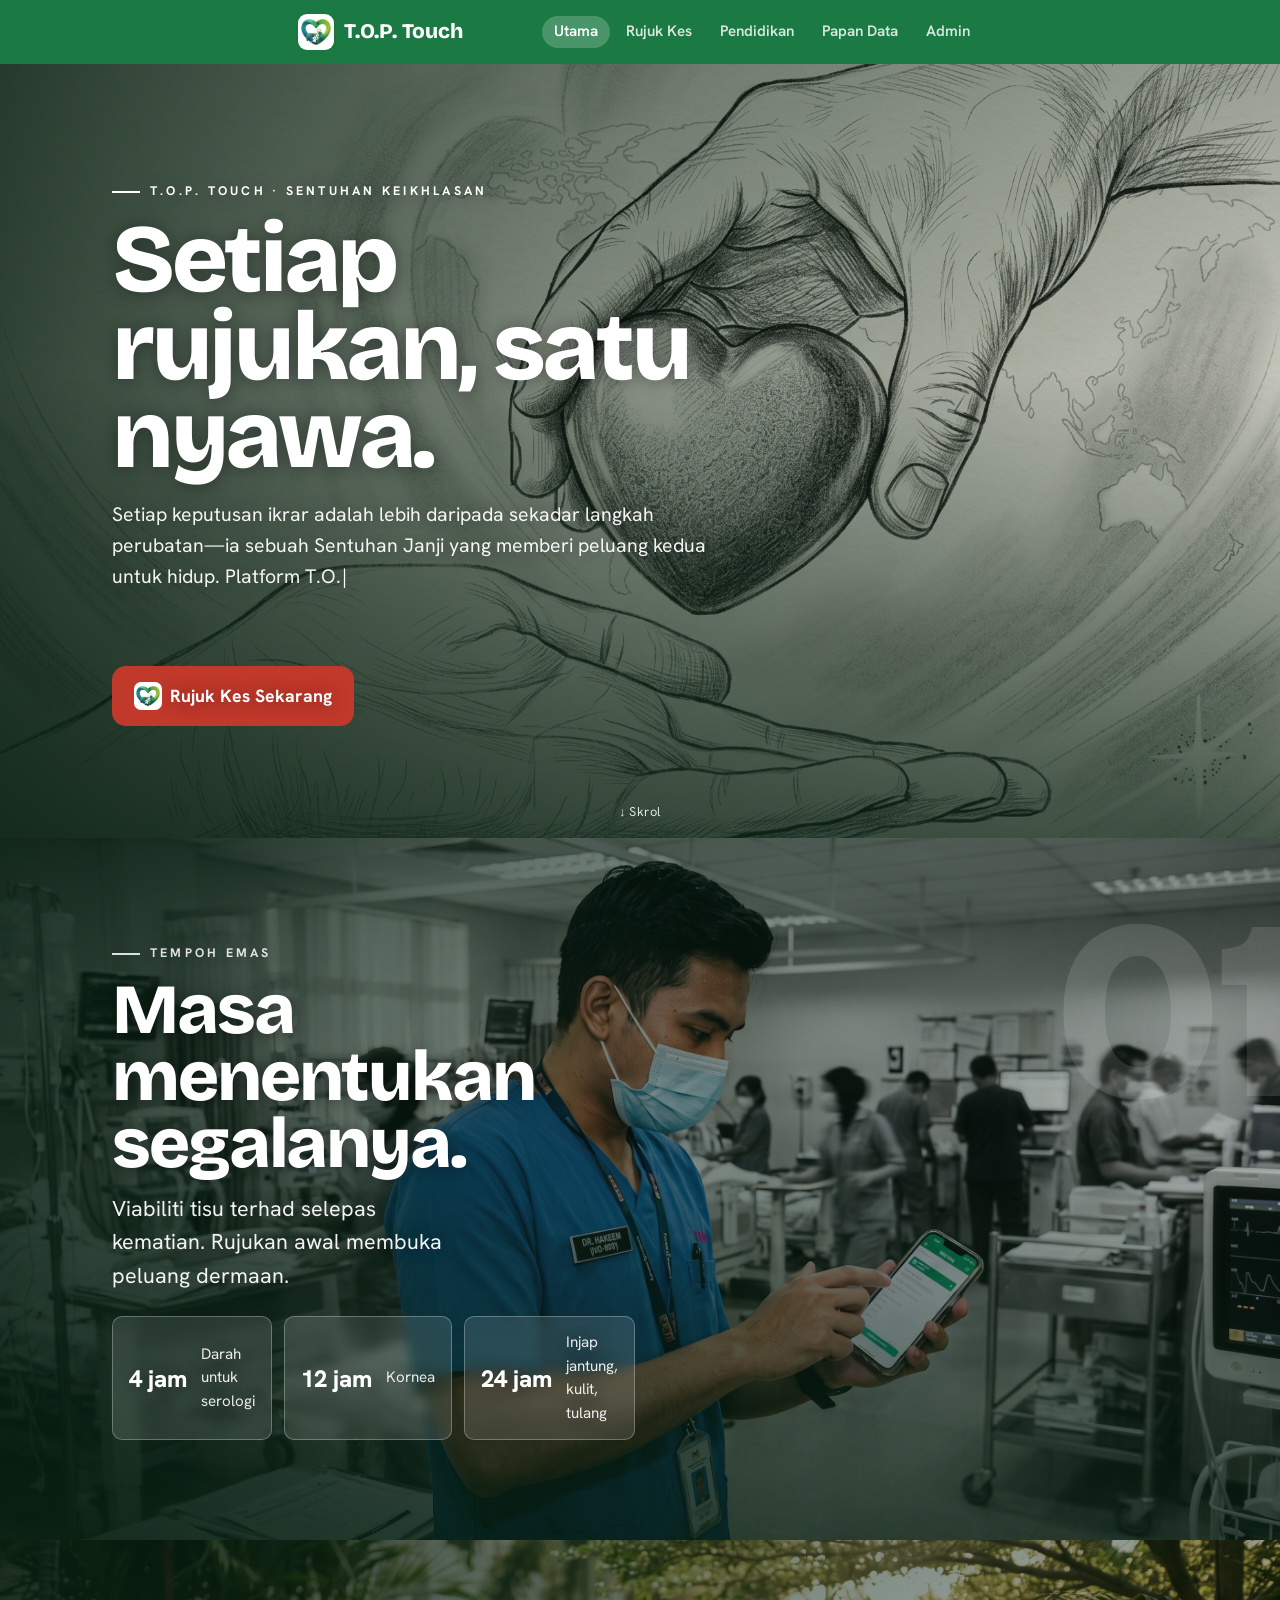
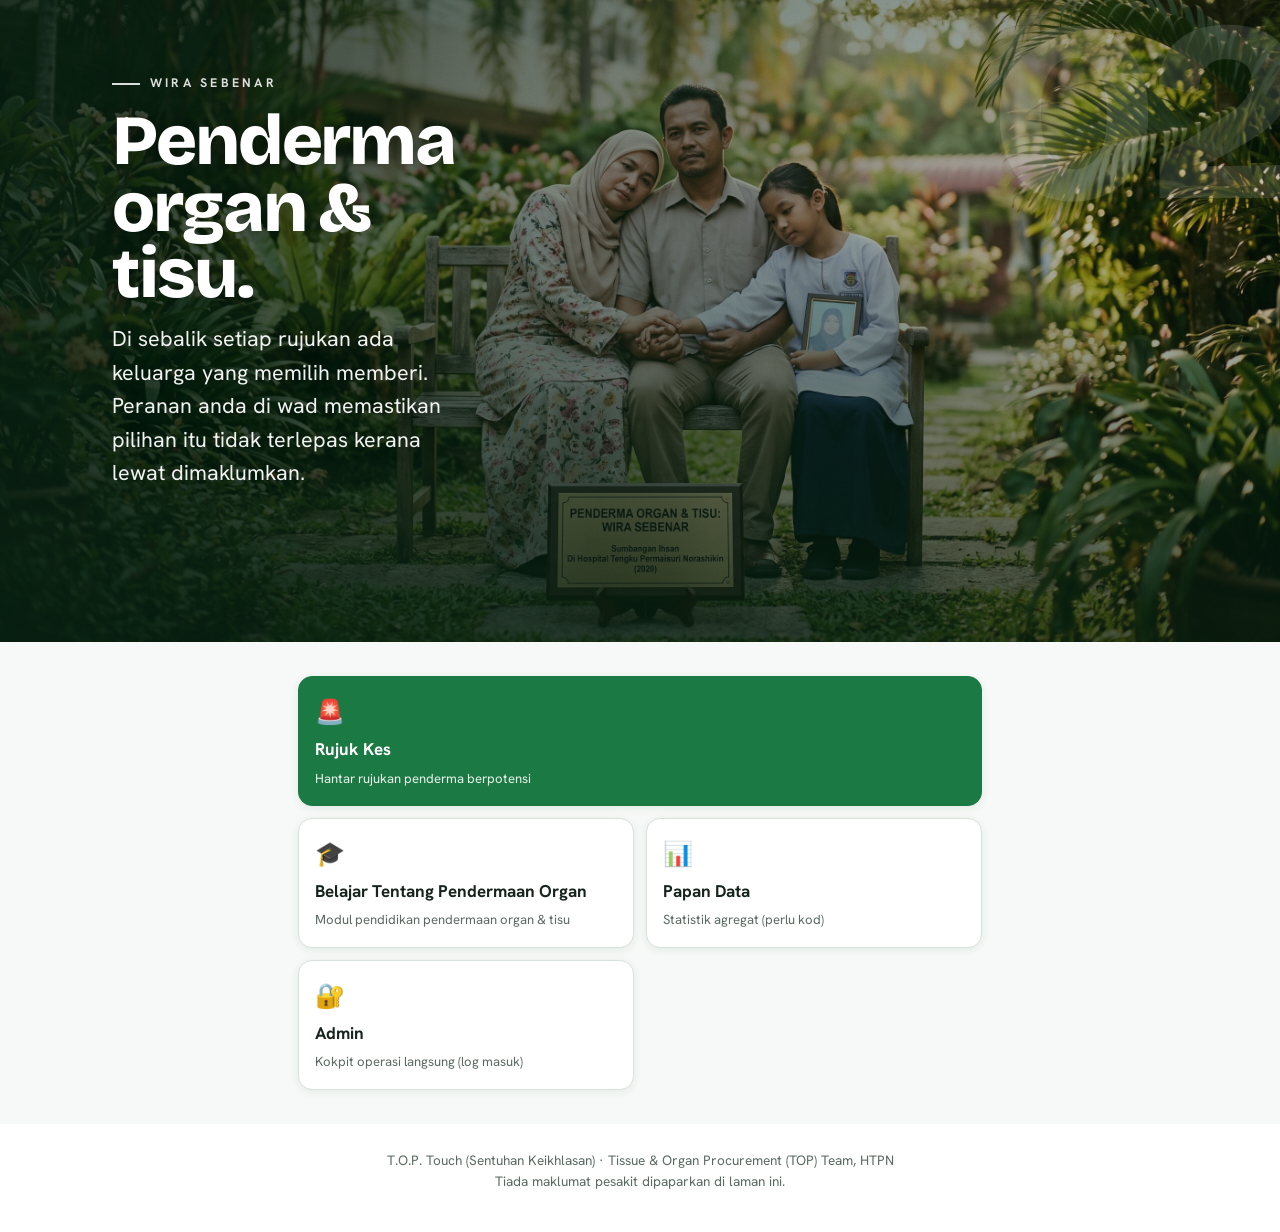
==== docs/index.html @ 9bb2611e "Enable Pendidikan card on landing page The education hub is now live, so the "Belajar Tentang Pender" ====
<!DOCTYPE html>
<html lang="ms">
<head>
  <meta charset="UTF-8">
  <meta name="viewport" content="width=device-width, initial-scale=1, viewport-fit=cover">
  <meta name="robots" content="noindex">
  <meta name="theme-color" content="#1B7A43">
  <title>T.O.P. Touch — Sentuhan Keikhlasan</title>
  <meta name="description" content="T.O.P. Touch (Sentuhan Keikhlasan) — platform rujukan penderma organ & tisu, TOP Team HTPN.">
  <link rel="stylesheet" href="css/style.css">
</head>
<body>

  <!-- Loading % (landing only) -->
  <div id="preloader" aria-hidden="true">
    <img class="pl-logo" src="img/logo.png" alt="" width="96" height="80">
    <div class="pl-brand">T.O.P. Touch</div>
    <div class="pl-pct" id="plPct">0%</div>
    <div class="pl-track"><div class="pl-bar" id="plBar"></div></div>
  </div>

  <header class="masthead">
    <div class="container">
      <a class="brand-link" href="index.html" aria-label="T.O.P. Touch — Laman Utama">
        <img class="brand-mark" src="img/logo.png" alt="Logo T.O.P. Touch" width="36" height="36">
        <span class="brand">T.O.P. Touch</span>
      </a>

      <button class="nav-toggle" type="button" aria-label="Buka menu" aria-controls="siteNav" aria-expanded="false">
        <span class="nav-toggle-bars" aria-hidden="true"></span>
      </button>

      <nav class="site-nav" id="siteNav" aria-label="Navigasi utama">
        <ul>
          <li><a class="nav-link" href="index.html" aria-current="page">Utama</a></li>
          <li><a class="nav-link" href="refer.html">Rujuk Kes</a></li>
          <li><a class="nav-link" href="pendidikan.html">Pendidikan</a></li>
          <li><a class="nav-link" href="dashboard.html">Papan Data</a></li>
          <li><a class="nav-link" href="admin.html">Admin</a></li>
        </ul>
      </nav>
    </div>
  </header>

  <main>
    <!-- HERO: TOP Organ Donation video as background -->
    <section class="media-hero grain">
      <video class="media-bg" poster="img/hands-heart.jpg" preload="metadata"
             playsinline muted loop autoplay aria-hidden="true">
        <source src="video/organ-donation.mp4" type="video/mp4">
      </video>
      <div class="media-scrim"></div>
      <div class="media-overlay">
        <div class="col hero-reveal">
          <span class="kicker">T.O.P. Touch · Sentuhan Keikhlasan</span>
          <h1>Setiap rujukan, satu nyawa.</h1>
          <p class="hero-typewriter" id="heroType">Setiap keputusan ikrar adalah lebih daripada sekadar langkah perubatan—ia sebuah Sentuhan Janji yang memberi peluang kedua untuk hidup. Platform T.O.P. Touch menyatukan para penderma, keluarga, dan warga perubatan dengan telus, bermartabat, dan penuh keprihatinan. Bersama-sama, kita mempermudah urusan pendermaan organ dan tisu bagi mengubah saat duka menjadi warisan hayat yang bernilai.</p>
          <p class="hero-slogan" id="heroSlogan">Menyelamatkan Nyawa. Menyempurnakan Janji. Berpaksikan Keikhlasan.</p>
          <a href="refer.html" class="btn btn-danger btn-lg btn-with-logo">
            <img src="img/logo.png" alt="" class="btn-logo" width="28" height="24">
            Rujuk Kes Sekarang
          </a>
        </div>
      </div>
      <div class="scroll-cue">↓ Skrol</div>
    </section>

    <!-- MASA MENENTUKAN: MO timelapse video as background -->
    <section class="media-section grain">
      <video class="media-bg" poster="img/mo-app.jpg" preload="none"
             playsinline muted loop aria-hidden="true">
        <source src="video/mo-timelapse.mp4" type="video/mp4">
      </video>
      <div class="media-scrim"></div>
      <span class="index-num" aria-hidden="true">01</span>
      <div class="media-overlay">
        <div class="col">
          <span class="kicker">Tempoh Emas</span>
          <h2>Masa menentukan segalanya.</h2>
          <p class="lede">
            Viabiliti tisu terhad selepas kematian. Rujukan awal membuka peluang dermaan.
          </p>
          <div class="windows on-media">
            <div class="window-card"><span class="hrs">4 jam</span><span class="lbl">Darah untuk serologi</span></div>
            <div class="window-card"><span class="hrs">12 jam</span><span class="lbl">Kornea</span></div>
            <div class="window-card"><span class="hrs">24 jam</span><span class="lbl">Injap jantung, kulit, tulang</span></div>
          </div>
        </div>
      </div>
    </section>

    <!-- PENDERMA WIRA: family image as background -->
    <section class="media-section grain">
      <img class="media-bg" src="img/family-donor.jpg"
           alt="Sebuah keluarga penderma organ &amp; tisu — wira sebenar"
           width="2816" height="1536" loading="lazy" decoding="async">
      <div class="media-scrim"></div>
      <span class="index-num" aria-hidden="true">02</span>
      <div class="media-overlay">
        <div class="col">
          <span class="kicker">Wira Sebenar</span>
          <h2>Penderma organ &amp; tisu.</h2>
          <p class="lede">
            Di sebalik setiap rujukan ada keluarga yang memilih memberi. Peranan anda di wad
            memastikan pilihan itu tidak terlepas kerana lewat dimaklumkan.
          </p>
        </div>
      </div>
    </section>

    <!-- Navigation (kept solid for tap clarity) -->
    <section class="section section-alt">
      <div class="container">
        <div class="nav-cards">
          <a class="nav-card is-primary" href="refer.html">
            <span class="nc-emoji">🚨</span>
            <span class="nc-title">Rujuk Kes</span>
            <span class="nc-sub">Hantar rujukan penderma berpotensi</span>
          </a>
          <a class="nav-card" href="pendidikan.html">
            <span class="nc-emoji">🎓</span>
            <span class="nc-title">Belajar Tentang Pendermaan Organ</span>
            <span class="nc-sub">Modul pendidikan pendermaan organ &amp; tisu</span>
          </a>
          <a class="nav-card" href="dashboard.html">
            <span class="nc-emoji">📊</span>
            <span class="nc-title">Papan Data</span>
            <span class="nc-sub">Statistik agregat (perlu kod)</span>
          </a>
          <a class="nav-card" href="admin.html">
            <span class="nc-emoji">🔐</span>
            <span class="nc-title">Admin</span>
            <span class="nc-sub">Kokpit operasi langsung (log masuk)</span>
          </a>
        </div>
      </div>
    </section>

    <footer class="site-footer">
      <div class="container">
        T.O.P. Touch (Sentuhan Keikhlasan) · Tissue &amp; Organ Procurement (TOP) Team, HTPN<br>
        Tiada maklumat pesakit dipaparkan di laman ini.
      </div>
    </footer>
  </main>

  <script>
    (function () {
      'use strict';
      var reduce = window.matchMedia('(prefers-reduced-motion: reduce)').matches;

      // ---- Loading % ----
      var pre = document.getElementById('preloader');
      var barEl = document.getElementById('plBar');
      var pctEl = document.getElementById('plPct');
      var pct = 0, done = false;
      function setPct(v) {
        pct = Math.min(100, Math.max(pct, v));
        barEl.style.width = pct + '%';
        pctEl.textContent = Math.round(pct) + '%';
      }
      // ---- Hero typewriter ----
      var heroPara = document.getElementById('heroType');
      var heroSlogan = document.getElementById('heroSlogan');
      var paraText = heroPara ? heroPara.textContent.trim() : '';
      var sloganText = heroSlogan ? heroSlogan.textContent.trim() : '';
      if (heroPara) heroPara.textContent = '';       // cleared; JS retypes (full text stays for no-JS)
      if (heroSlogan) heroSlogan.textContent = '';
      var typed = false;
      function esc(s) { return s.replace(/&/g, '&amp;').replace(/</g, '&lt;').replace(/>/g, '&gt;'); }
      function typeInto(el, text, cps) {
        return new Promise(function (res) {
          if (!el) { res(); return; }
          var i = 0, delay = 1000 / cps;
          (function step() {
            if (i < text.length) {
              i++;
              el.innerHTML = esc(text.slice(0, i)) + '<span class="tw-caret">|</span>';
              setTimeout(step, delay);
            } else {
              el.innerHTML = esc(text) + '<span class="tw-caret">|</span>';
              res();
            }
          })();
        });
      }
      function startTypewriter() {
        if (typed) return; typed = true;
        if (reduce) {
          if (heroPara) heroPara.textContent = paraText;
          if (heroSlogan) heroSlogan.textContent = sloganText;
          return;
        }
        var pc = heroPara ? heroPara.querySelector('.tw-caret') : null;
        typeInto(heroPara, paraText, 72).then(function () {
          if (heroPara) heroPara.innerHTML = esc(paraText); // drop caret, hand it to the slogan
          return typeInto(heroSlogan, sloganText, 34);
        });
      }

      function finish() {
        if (done) return; done = true;
        setPct(100);
        setTimeout(function () { pre.classList.add('hidden'); }, reduce ? 0 : 350);
        startTypewriter();
      }
      if (reduce) {
        setPct(100);
        window.addEventListener('load', finish);
        setTimeout(finish, 1500);
      } else {
        var tick = setInterval(function () {
          if (pct < 90) setPct(pct + Math.max(1, (90 - pct) * 0.08));
        }, 90);
        window.addEventListener('load', function () { clearInterval(tick); finish(); });
        // Don't wait for the heavy videos — reveal the hero (and start typing)
        // promptly; the videos keep streaming in behind the page.
        setTimeout(function () { clearInterval(tick); finish(); }, 2500);
      }

      // ---- Background videos: play only when visible; respect reduced motion.
      var bgVideos = Array.prototype.slice.call(document.querySelectorAll('video.media-bg'));
      bgVideos.forEach(function (v) { v.muted = true; });

      if (reduce) {
        // No motion: leave paused, poster shows.
        bgVideos.forEach(function (v) { v.removeAttribute('autoplay'); v.removeAttribute('loop'); });
      } else if ('IntersectionObserver' in window) {
        var io = new IntersectionObserver(function (entries) {
          entries.forEach(function (e) {
            var v = e.target;
            if (e.isIntersecting) {
              if (v.preload === 'none') { v.preload = 'auto'; v.load(); }
              var p = v.play(); if (p && p.catch) { p.catch(function () {}); }
            } else {
              v.pause();
            }
          });
        }, { threshold: 0.25 });
        bgVideos.forEach(function (v) { io.observe(v); });
      } else {
        bgVideos.forEach(function (v) { var p = v.play(); if (p && p.catch) p.catch(function(){}); });
      }
    })();
  </script>
  <script src="js/nav.js"></script>
</body>
</html>
---- docs/css/style.css ----
/* ==========================================================================
   WiraTisu — style.css
   Palette: green #1B7A43 on white. Mobile-first. Large tap targets.
   Motion budget differs by page (SPEC.md §9.1):
     - Referral form: minimal/functional only. The ONE motion is the serology
       ring (it carries information, so it survives reduced-motion as a static
       state).
     - Landing: polish (preloader, video, gentle reveals).
   All decorative motion is disabled under prefers-reduced-motion.
   ========================================================================== */

/* ---- Fonts -------------------------------------------------------------
   Self-hosted only (no Google Fonts CDN — restricted hospital network).
   Drop these two variable woff2 files into docs/fonts/ (see README):
     BricolageGrotesque.woff2  (display / headlines)
     HankenGrotesk.woff2       (body)
   Both are OFL-licensed and free to self-host. Until the files exist, the
   fallback grotesque stack renders instead (font-display: swap).
--------------------------------------------------------------------------- */
@font-face {
  font-family: 'Bricolage Grotesque';
  src: url('../fonts/BricolageGrotesque.woff2') format('woff2');
  font-weight: 200 800;
  font-style: normal;
  font-display: swap;
}
@font-face {
  font-family: 'Hanken Grotesk';
  src: url('../fonts/HankenGrotesk.woff2') format('woff2');
  font-weight: 100 900;
  font-style: normal;
  font-display: swap;
}

/* ---- Design tokens ----------------------------------------------------- */
:root {
  --green: #1B7A43;
  --green-dark: #145c33;
  --green-darker: #0f4527;
  --green-light: #e8f3ec;
  --green-tint: #f2f8f4;

  --ink: #16241d;
  --muted: #5b6b62;
  --line: #d7e2db;

  --bg: #ffffff;
  --surface: #f6f9f7;

  --danger: #c0392b;
  --amber: #cc7a00;
  --white: #ffffff;

  --radius: 14px;
  --radius-sm: 10px;
  --shadow: 0 6px 24px rgba(16, 60, 36, 0.10);
  --shadow-sm: 0 2px 8px rgba(16, 60, 36, 0.08);

  --tap: 52px; /* minimum tap-target height */

  /* Body: distinctive grotesque, with a grotesque-leaning system fallback. */
  --font-sans: "Hanken Grotesk", "Segoe UI", -apple-system, BlinkMacSystemFont,
               Roboto, "Helvetica Neue", Arial, sans-serif;
  /* Display: editorial grotesque for headlines. */
  --font-display: "Bricolage Grotesque", "Hanken Grotesk", "Segoe UI",
                  -apple-system, BlinkMacSystemFont, Arial, sans-serif;

  --maxw: 720px;
  --maxw-wide: 1100px;
}

/* ---- Base -------------------------------------------------------------- */
*, *::before, *::after { box-sizing: border-box; }

html { -webkit-text-size-adjust: 100%; }

body {
  margin: 0;
  font-family: var(--font-sans);
  color: var(--ink);
  background: var(--bg);
  line-height: 1.55;
  font-size: 17px;
  -webkit-font-smoothing: antialiased;
  text-rendering: optimizeLegibility;
}

img, video { max-width: 100%; display: block; }

h1, h2, h3 {
  font-family: var(--font-display);
  line-height: 1.05;
  letter-spacing: -0.02em;
  margin: 0 0 .5em;
  font-weight: 800;
}
h1 { font-size: 1.9rem; }
h2 { font-size: 1.4rem; }
p { margin: 0 0 1em; }

/* Editorial helpers */
.kicker {
  font-family: var(--font-sans);
  font-weight: 700;
  font-size: .78rem;
  letter-spacing: .26em;
  text-transform: uppercase;
  display: inline-block;
}

a { color: var(--green-dark); }

.container {
  width: 100%;
  max-width: var(--maxw);
  margin: 0 auto;
  padding: 0 18px;
}

.visually-hidden {
  position: absolute; width: 1px; height: 1px; padding: 0; margin: -1px;
  overflow: hidden; clip: rect(0 0 0 0); white-space: nowrap; border: 0;
}

/* ---- Masthead --------------------------------------------------------- */
.masthead {
  background: var(--green);
  color: var(--white);
  padding: 14px 0;
  position: sticky;
  top: 0;
  z-index: 20;
}
.masthead .container {
  display: flex;
  align-items: center;
  gap: 10px;
}
.brand-link {
  display: inline-flex; align-items: center; gap: 10px;
  text-decoration: none; color: inherit;
  border-radius: 10px; transition: opacity .15s ease;
}
.brand-link:hover { opacity: .85; }
.brand-link:focus-visible { outline: 2px solid #fff; outline-offset: 3px; }
.masthead .brand { font-family: var(--font-display); font-weight: 800; font-size: 1.3rem; letter-spacing: -.01em; }
.masthead .tagline { font-size: .82rem; opacity: .9; margin-left: auto; }

/* ---- Top-ribbon navigation -------------------------------------------- */
.nav-toggle {
  display: none;                 /* shown on phones only (see media query) */
  margin-left: auto;
  width: 44px; height: 44px;
  align-items: center; justify-content: center;
  background: transparent; border: 0; border-radius: 10px;
  color: #fff; cursor: pointer;
}
.nav-toggle:focus-visible { outline: 2px solid #fff; outline-offset: 2px; }
.nav-toggle-bars, .nav-toggle-bars::before, .nav-toggle-bars::after {
  content: ""; display: block;
  width: 22px; height: 2px; background: #fff; border-radius: 2px;
  transition: transform .2s ease, background-color .2s ease;
}
.nav-toggle-bars { position: relative; }
.nav-toggle-bars::before { position: absolute; top: -7px; left: 0; }
.nav-toggle-bars::after  { position: absolute; top:  7px; left: 0; }
.nav-toggle[aria-expanded="true"] .nav-toggle-bars { background: transparent; }
.nav-toggle[aria-expanded="true"] .nav-toggle-bars::before { transform: translateY(7px) rotate(45deg); }
.nav-toggle[aria-expanded="true"] .nav-toggle-bars::after  { transform: translateY(-7px) rotate(-45deg); }

.site-nav { margin-left: auto; }
.site-nav ul {
  list-style: none; margin: 0; padding: 0;
  display: flex; align-items: center; gap: 4px;
}
.nav-link, .nav-soon {
  display: inline-flex; align-items: center; gap: 6px;
  padding: 8px 12px; border-radius: 999px;
  font-weight: 600; font-size: .95rem; line-height: 1;
  color: #fff; text-decoration: none; white-space: nowrap;
}
.nav-link { opacity: .82; transition: background-color .15s ease, opacity .15s ease; }
.nav-link:hover { opacity: 1; background: rgba(255,255,255,.14); }
.nav-link:focus-visible { outline: 2px solid #fff; outline-offset: 2px; opacity: 1; }
.nav-link[aria-current="page"] { opacity: 1; background: rgba(255,255,255,.20); }
.nav-soon { opacity: .55; cursor: default; }
.nav-soon-tag { display: none; }   /* desktop: keep the ribbon uncluttered */

@media (max-width: 639.98px) {
  .masthead .container { flex-wrap: wrap; }
  /* Stacked list layout (also the no-JS fallback). */
  .site-nav { flex-basis: 100%; }
  .site-nav ul {
    flex-direction: column; align-items: stretch; gap: 2px;
    padding: 8px 18px calc(12px + env(safe-area-inset-bottom));
  }
  .nav-link, .nav-soon {
    justify-content: space-between;
    min-height: var(--tap); padding: 12px 14px; border-radius: 10px;
    font-size: 1rem; opacity: 1;
  }
  .nav-link:hover, .nav-link[aria-current="page"] { background: rgba(255,255,255,.12); }
  .nav-soon { opacity: .6; }
  .nav-soon-tag {
    display: inline-block; font-size: .7rem; font-weight: 700;
    padding: 3px 8px; border-radius: 999px;
    background: rgba(255,255,255,.16); color: #fff;
  }
  /* Enhanced: collapse behind the hamburger. */
  .masthead.nav-ready .nav-toggle { display: inline-flex; }
  .masthead.nav-ready .site-nav {
    position: absolute; left: 0; right: 0; top: 100%;
    margin: 0; background: var(--green-dark);
    border-top: 1px solid rgba(255,255,255,.12);
    box-shadow: var(--shadow);
    max-height: 0; overflow: hidden;
    transition: max-height .28s ease;
  }
  .masthead.nav-ready .site-nav.open { max-height: 80vh; }
}

/* Logo mark — white chip so the green logo reads on green/red surfaces */
.brand-mark {
  width: 36px; height: 36px; flex: 0 0 auto;
  object-fit: contain; background: #fff; border-radius: 9px; padding: 3px;
  box-shadow: var(--shadow-sm);
}
.btn-with-logo { gap: 10px; }
.btn-logo {
  width: 28px; height: 28px; flex: 0 0 auto;
  object-fit: contain; background: #fff; border-radius: 7px; padding: 2px;
}
.pl-logo {
  width: 92px; height: 92px; object-fit: contain;
  background: #fff; border-radius: 20px; padding: 12px; box-shadow: var(--shadow);
}

/* ---- Buttons ---------------------------------------------------------- */
.btn {
  display: inline-flex;
  align-items: center;
  justify-content: center;
  gap: 8px;
  min-height: var(--tap);
  padding: 12px 20px;
  border: 2px solid transparent;
  border-radius: var(--radius);
  font: inherit;
  font-weight: 700;
  text-decoration: none;
  cursor: pointer;
  transition: transform .12s ease, background-color .15s ease, box-shadow .15s ease;
}
.btn:active { transform: translateY(1px); }
.btn-primary { background: var(--green); color: var(--white); box-shadow: var(--shadow-sm); }
.btn-primary:hover { background: var(--green-dark); }
.btn-danger { background: var(--danger); color: var(--white); }
.btn-ghost { background: transparent; color: var(--green-dark); border-color: var(--line); }
.btn-block { width: 100%; }
.btn-lg { font-size: 1.1rem; min-height: 60px; }

/* ==========================================================================
   LANDING PAGE
   ========================================================================== */

/* Preloader with a loading % (landing only) */
#preloader {
  position: fixed; inset: 0; z-index: 100;
  display: flex; flex-direction: column; align-items: center; justify-content: center;
  gap: 18px;
  background: var(--green);
  color: var(--white);
  transition: opacity .5s ease, visibility .5s ease;
}
#preloader.hidden { opacity: 0; visibility: hidden; }
#preloader .pl-brand { font-size: 1.6rem; font-weight: 800; letter-spacing: .3px; }
#preloader .pl-pct { font-size: 2.6rem; font-weight: 800; font-variant-numeric: tabular-nums; }
#preloader .pl-track {
  width: min(240px, 70vw); height: 6px; border-radius: 999px;
  background: rgba(255,255,255,.25); overflow: hidden;
}
#preloader .pl-bar { height: 100%; width: 0%; background: var(--white); border-radius: 999px; transition: width .2s ease; }

/* Hero with video */
.hero {
  padding: 30px 0 10px;
  text-align: center;
}
.hero h1 { font-size: 2.1rem; }
.hero .lede { color: var(--muted); font-size: 1.05rem; max-width: 34ch; margin: 0 auto 20px; }

.video-frame {
  position: relative;
  border-radius: var(--radius);
  overflow: hidden;
  box-shadow: var(--shadow);
  background: var(--green-light);
  aspect-ratio: 16 / 9;
  margin: 18px 0 8px;
}
.video-frame video { width: 100%; height: 100%; object-fit: cover; }
.video-frame .play-hint {
  position: absolute; inset: 0; display: none;
  align-items: center; justify-content: center;
  background: rgba(15, 69, 39, .35); color: #fff; border: 0; cursor: pointer;
}
.video-frame .play-hint svg { width: 68px; height: 68px; }

.section { padding: 34px 0; }
.section-alt { background: var(--surface); }

/* Reveal-on-scroll (landing polish) */
.reveal { opacity: 0; transform: translateY(16px); transition: opacity .6s ease, transform .6s ease; }
.reveal.in { opacity: 1; transform: none; }

/* Two-column band (image + text) */
.band { display: grid; gap: 20px; align-items: center; }
.band img { border-radius: var(--radius); box-shadow: var(--shadow-sm); width: 100%; height: auto; }

/* Time-window facts */
.windows { display: grid; gap: 12px; margin-top: 8px; }
.window-card {
  display: flex; align-items: center; gap: 14px;
  background: var(--white); border: 1px solid var(--line);
  border-radius: var(--radius-sm); padding: 14px 16px;
}
.window-card .hrs { flex: 0 0 auto; font-weight: 800; color: var(--green-dark); font-size: 1.5rem; text-align: center; white-space: nowrap; }
.window-card .lbl { flex: 1 1 auto; min-width: 0; color: var(--muted); font-size: .95rem; }

/* Nav cards */
.nav-cards { display: grid; grid-template-columns: 1fr 1fr; gap: 12px; }
.nav-card {
  display: flex; flex-direction: column; gap: 6px;
  min-height: 96px; padding: 16px;
  border-radius: var(--radius); border: 1px solid var(--line);
  background: var(--white); color: var(--ink); text-decoration: none;
  box-shadow: var(--shadow-sm);
  transition: transform .12s ease, box-shadow .15s ease;
}
.nav-card:hover { transform: translateY(-2px); box-shadow: var(--shadow); }
.nav-card .nc-emoji { font-size: 1.5rem; }
.nav-card .nc-title { font-weight: 700; }
.nav-card .nc-sub { font-size: .82rem; color: var(--muted); }
.nav-card.is-primary { background: var(--green); color: #fff; border-color: var(--green); grid-column: 1 / -1; }
.nav-card.is-primary .nc-sub { color: rgba(255,255,255,.9); }
.nav-card.is-soon { opacity: .72; }
.nav-card .nc-badge { font-size: .7rem; font-weight: 700; color: var(--amber); }

.site-footer { padding: 26px 0 40px; color: var(--muted); font-size: .85rem; text-align: center; }

/* ==========================================================================
   REFERRAL FORM  (minimal motion by design)
   ========================================================================== */
.form-wrap { padding: 14px 0 44px; }

/* Logo A animation, above the form. The clip is 9:16 (portrait), so show it at
   its native aspect — centred, no cropping — sized by height. */
.form-anim {
  width: fit-content;
  max-width: 100%;
  margin: 6px auto 18px;
  border-radius: var(--radius);
  overflow: hidden;
  background: var(--green-light);
  box-shadow: var(--shadow-sm);
}
.form-anim-video {
  display: block;
  height: clamp(260px, 46vh, 420px);
  width: auto;          /* derives 9:16 width from height — no distortion, no crop */
  max-width: 100%;
}

.form-intro { color: var(--muted); font-size: .95rem; margin-bottom: 14px; }

.field { margin-bottom: 18px; }
.field > label.field-label,
.fieldset-legend {
  display: block; font-weight: 700; margin-bottom: 7px; font-size: .98rem;
}
.field .hint { display: block; color: var(--muted); font-size: .82rem; font-weight: 400; margin-top: 2px; }
.req { color: var(--danger); }

input[type="text"],
input[type="datetime-local"],
select,
textarea {
  width: 100%;
  min-height: var(--tap);
  padding: 12px 14px;
  font: inherit;
  color: var(--ink);
  background: var(--white);
  border: 1.5px solid var(--line);
  border-radius: var(--radius-sm);
}
textarea { min-height: 88px; resize: vertical; }
input:focus, select:focus, textarea:focus {
  outline: none; border-color: var(--green); box-shadow: 0 0 0 3px var(--green-light);
}
input:invalid { /* only after interaction via JS class, not aggressive */ }

/* Segmented Yes/No/etc controls — big tap targets, radios visually hidden */
.segmented { display: flex; gap: 8px; flex-wrap: wrap; }
.segmented .seg {
  position: relative; flex: 1 1 auto; min-width: 84px;
}
.segmented .seg input { position: absolute; opacity: 0; inset: 0; width: 100%; height: 100%; margin: 0; cursor: pointer; }
.segmented .seg span {
  display: flex; align-items: center; justify-content: center;
  min-height: var(--tap); padding: 10px 12px;
  border: 1.5px solid var(--line); border-radius: var(--radius-sm);
  font-weight: 600; text-align: center; background: var(--white);
}
.segmented .seg input:checked + span {
  border-color: var(--green); background: var(--green-light); color: var(--green-darker);
}
.segmented .seg input:focus-visible + span { box-shadow: 0 0 0 3px var(--green-light); }
/* "Ya" on an exclusion flag is a warning colour, not a rejection */
.segmented.is-exclusion .seg input[value="Ya"]:checked + span {
  border-color: var(--amber); background: #fff6e6; color: #7a4a00;
}

.exclusion-note {
  font-size: .82rem; color: var(--muted);
  background: var(--green-tint); border-radius: var(--radius-sm);
  padding: 10px 12px; margin-bottom: 14px;
}

/* ---- Serology ring (the one required motion) -------------------------- */
.serology {
  display: flex; align-items: center; gap: 16px;
  background: var(--white); border: 1px solid var(--line);
  border-radius: var(--radius); padding: 14px 16px; margin-bottom: 18px;
}
.ring { position: relative; width: 84px; height: 84px; flex: 0 0 auto; }
.ring svg { transform: rotate(-90deg); width: 100%; height: 100%; }
.ring .track { fill: none; stroke: var(--line); stroke-width: 9; }
.ring .prog {
  fill: none; stroke: var(--green); stroke-width: 9; stroke-linecap: round;
  transition: stroke-dashoffset .5s ease, stroke .3s ease;
}
.ring .ring-pct {
  position: absolute; inset: 0; display: flex; align-items: center; justify-content: center;
  font-weight: 800; font-size: .95rem; font-variant-numeric: tabular-nums;
}
.serology .sero-text .sero-title { font-weight: 700; }
.serology .sero-text .sero-elapsed { color: var(--muted); font-size: .9rem; }
.serology .sero-text .sero-remain { font-weight: 700; font-variant-numeric: tabular-nums; }
.serology[data-state="warn"] .prog { stroke: var(--amber); }
.serology[data-state="warn"] .sero-remain { color: var(--amber); }
.serology[data-state="over"] .prog { stroke: var(--danger); }
.serology[data-state="over"] .sero-remain { color: var(--danger); }

/* Sticky submit bar for thumb reach */
.submit-bar { margin-top: 8px; }

.error-banner {
  background: #fdecea; color: #7a1c12; border: 1px solid #f5c6c0;
  border-radius: var(--radius-sm); padding: 12px 14px; margin-bottom: 14px;
}

/* ---- Confirmation screen --------------------------------------------- */
.confirm {
  text-align: center; padding: 40px 0;
}
.confirm .check {
  width: 84px; height: 84px; margin: 0 auto 18px;
  border-radius: 50%; background: var(--green-light);
  display: flex; align-items: center; justify-content: center;
}
.confirm .check svg { width: 46px; height: 46px; stroke: var(--green); }
.confirm .ref-id {
  display: inline-block; margin: 8px 0 18px;
  font-size: 1.4rem; font-weight: 800; letter-spacing: .5px;
  background: var(--green-tint); color: var(--green-darker);
  padding: 10px 18px; border-radius: var(--radius-sm);
  font-variant-numeric: tabular-nums;
}
.confirm .thanks { font-size: 1.15rem; font-weight: 700; color: var(--green-dark); }

/* Sticky "refer now" CTA (used on education later; harmless here) */
.sticky-cta {
  position: fixed; left: 0; right: 0; bottom: 0; z-index: 30;
  padding: 10px 16px calc(10px + env(safe-area-inset-bottom));
  background: linear-gradient(to top, var(--bg) 70%, transparent);
}

/* ---- Responsive ------------------------------------------------------- */
@media (min-width: 640px) {
  .band { grid-template-columns: 1fr 1fr; }
  .band.reverse .band-media { order: 2; }
  .windows { grid-template-columns: 1fr 1fr 1fr; }
  .hero h1 { font-size: 2.5rem; }
}

/* ==========================================================================
   MEDIA-DRIVEN SECTIONS — full-bleed image/video background, text overlaid.
   A scrim guarantees text legibility over any frame (WCAG contrast).
   ========================================================================== */
.media-hero,
.media-section {
  position: relative;
  isolation: isolate;
  overflow: hidden;
  display: flex;
  align-items: center;
  justify-content: center;
  color: #fff;
  text-align: center;
  padding: 64px 0;
}
.media-hero { min-height: 86svh; }
.media-section { min-height: 78svh; }

/* Background layer (video or img) */
.media-bg {
  position: absolute;
  inset: 0;
  width: 100%;
  height: 100%;
  object-fit: cover;
  z-index: 0;
  pointer-events: none;
}

/* Legibility scrim — layered brand-green gradient, weighted to the left so
   left-aligned editorial text stays readable over any frame. */
.media-scrim {
  position: absolute;
  inset: 0;
  z-index: 1;
  background:
    linear-gradient(90deg, rgba(6, 30, 16, 0.82) 0%, rgba(6, 30, 16, 0.45) 45%, rgba(6, 30, 16, 0.15) 100%),
    linear-gradient(180deg, rgba(6, 30, 16, 0.30) 0%, rgba(6, 30, 16, 0.10) 40%, rgba(6, 30, 16, 0.70) 100%);
}

/* Film-grain texture for atmosphere (inline SVG turbulence, no request). */
.grain::after {
  content: "";
  position: absolute;
  inset: 0;
  z-index: 1;
  pointer-events: none;
  opacity: 0.10;
  mix-blend-mode: overlay;
  background-image: url("data:image/svg+xml,%3Csvg xmlns='http://www.w3.org/2000/svg' width='160' height='160'%3E%3Cfilter id='n'%3E%3CfeTurbulence type='fractalNoise' baseFrequency='0.85' numOctaves='2' stitchTiles='stitch'/%3E%3C/filter%3E%3Crect width='100%25' height='100%25' filter='url(%23n)'/%3E%3C/svg%3E");
  background-size: 160px 160px;
}

/* Foreground content — asymmetric, left-aligned editorial block */
.media-overlay {
  position: relative;
  z-index: 2;
  width: 100%;
  max-width: var(--maxw-wide);
  margin: 0 auto;
  padding: 0 22px;
  text-align: left;
  text-shadow: 0 1px 18px rgba(0, 0, 0, 0.40);
}
/* Mobile: use the full width so big headlines aren't crammed into a column. */
.media-overlay .col { max-width: 100%; }
.media-hero .btn { width: 100%; } /* full-width primary CTA on phones */

.media-overlay .kicker { color: var(--white); opacity: .85; margin-bottom: 14px; }
.media-overlay .kicker::before {
  content: ""; display: inline-block; width: 28px; height: 2px;
  background: currentColor; vertical-align: middle; margin-right: 10px;
}

.media-overlay h1 {
  font-size: clamp(2.8rem, 11vw, 6rem);
  line-height: 0.92;
  letter-spacing: -0.035em;
  margin-bottom: 18px;
}
.media-overlay h2 {
  font-size: clamp(2.2rem, 8vw, 4.4rem);
  line-height: 0.95;
  letter-spacing: -0.03em;
  margin-bottom: 14px;
}
.media-overlay .lede {
  color: rgba(255, 255, 255, 0.94);
  font-size: clamp(1.05rem, 2.2vw, 1.35rem);
  max-width: 44ch;
  margin: 0 0 24px;
}
.media-overlay p { color: rgba(255, 255, 255, 0.94); }

/* Typewriter narrative in the hero */
.hero-typewriter {
  color: rgba(255, 255, 255, 0.94);
  font-size: clamp(1rem, 2.1vw, 1.22rem);
  line-height: 1.6;
  max-width: 58ch;
  margin: 0 0 14px;
  min-height: 1.6em; /* avoid layout jump before typing starts */
}
.hero-slogan {
  font-family: var(--font-display);
  font-weight: 800;
  letter-spacing: -0.02em;
  font-size: clamp(1.25rem, 3.4vw, 2rem);
  line-height: 1.1;
  color: #fff;
  margin: 4px 0 24px;
  min-height: 1.1em;
}
.tw-caret {
  display: inline-block;
  color: #fff;
  font-weight: 400;
  margin-left: 1px;
  animation: blink 1s steps(1) infinite;
}
@keyframes blink { 50% { opacity: 0; } }

/* Oversized editorial section numeral, top-right, bleeding off */
.index-num {
  position: absolute;
  z-index: 2;
  top: clamp(40px, 8vh, 90px);
  right: -0.06em;
  font-family: var(--font-display);
  font-weight: 800;
  font-size: clamp(6rem, 26vw, 16rem);
  line-height: 0.8;
  color: rgba(255, 255, 255, 0.12);
  letter-spacing: -0.04em;
  pointer-events: none;
  user-select: none;
}

/* Glass tissue-window cards, for text over video */
.windows.on-media { max-width: 560px; margin: 22px 0 0; }
.windows.on-media .window-card {
  background: rgba(255, 255, 255, 0.12);
  border: 1px solid rgba(255, 255, 255, 0.28);
  -webkit-backdrop-filter: blur(6px);
  backdrop-filter: blur(6px);
  color: #fff;
}
.windows.on-media .window-card .hrs { color: #fff; }
.windows.on-media .window-card .lbl { color: rgba(255, 255, 255, 0.9); }

/* Optional muted-video hint corner (kept subtle) */
.media-hero .scroll-cue {
  position: absolute; z-index: 2; bottom: 16px; left: 0; right: 0;
  text-align: center; color: rgba(255,255,255,.85); font-size: .8rem; letter-spacing: .5px;
}

@media (min-width: 640px) {
  .windows.on-media { display: grid; grid-template-columns: 1fr 1fr 1fr; max-width: 720px; }
  /* Desktop: wider hero column to hold the narrative; h1 stays punchy. */
  .media-hero .media-overlay .col { max-width: 60ch; }
  .media-hero .media-overlay h1 { max-width: 14ch; }
  .media-section .media-overlay .col { max-width: 34ch; }
  .media-hero .btn { width: auto; }
}

/* Orchestrated hero entrance — one staggered reveal after the preloader. */
@keyframes heroRise {
  from { opacity: 0; transform: translateY(26px); }
  to   { opacity: 1; transform: none; }
}
.hero-reveal > * {
  opacity: 0;
  animation: heroRise 0.85s cubic-bezier(0.22, 1, 0.36, 1) forwards;
}
.hero-reveal > *:nth-child(1) { animation-delay: 0.10s; }
.hero-reveal > *:nth-child(2) { animation-delay: 0.22s; }
.hero-reveal > *:nth-child(3) { animation-delay: 0.34s; }
.hero-reveal > *:nth-child(4) { animation-delay: 0.46s; }
.hero-reveal > *:nth-child(5) { animation-delay: 0.58s; }

/* ==========================================================================
   VIEW TRANSITIONS (cross-page polish, degrades to instant swap)
   ========================================================================== */
@view-transition { navigation: auto; }

/* ==========================================================================
   REDUCED MOTION — disable all decorative motion. Informational motion (the
   serology ring) stops animating but still shows its current value.
   ========================================================================== */
@media (prefers-reduced-motion: reduce) {
  *, *::before, *::after {
    animation-duration: .001ms !important;
    animation-iteration-count: 1 !important;
    transition-duration: .001ms !important;
    scroll-behavior: auto !important;
  }
  .reveal { opacity: 1; transform: none; }
  .hero-reveal > * { opacity: 1 !important; animation: none !important; }
  .grain::after { display: none; } /* drop texture animation-adjacent noise */
  #preloader { transition: none; }
  .ring .prog { transition: none; } /* ring jumps to state, no sweep */
}
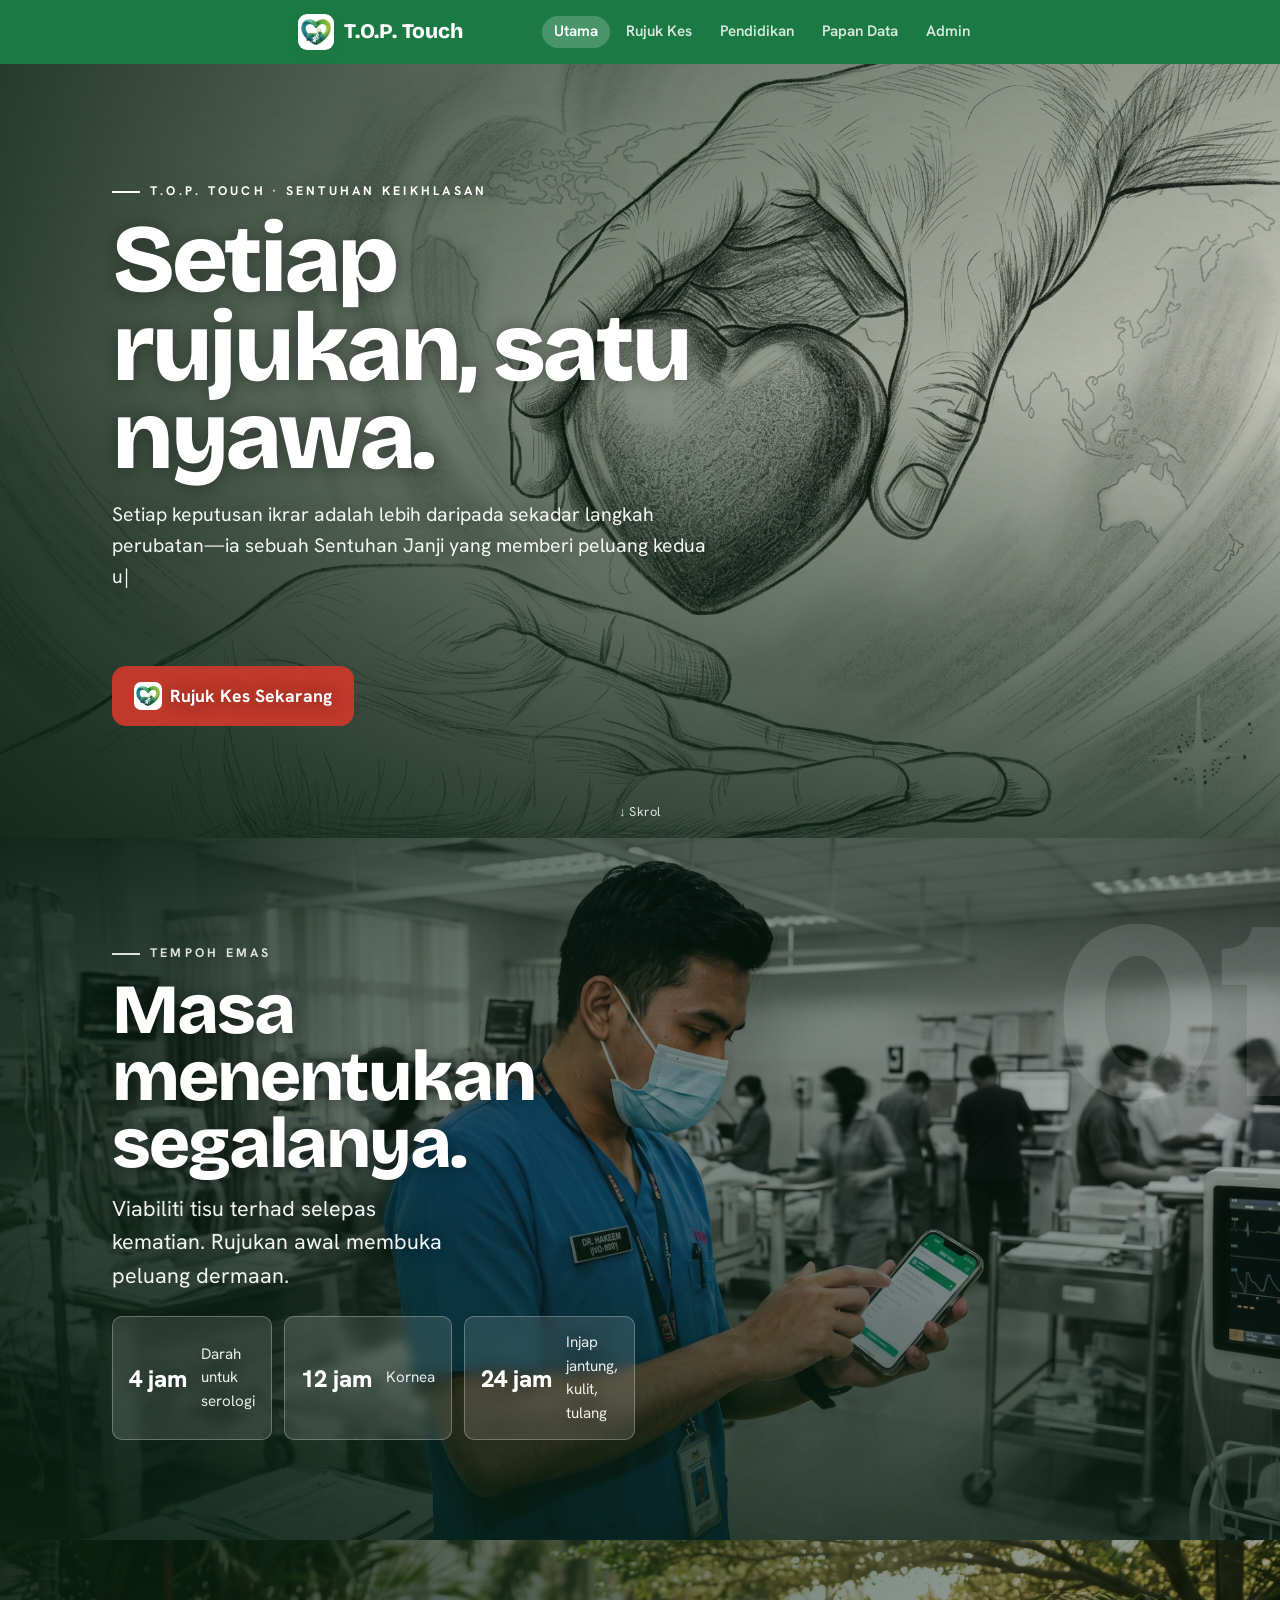
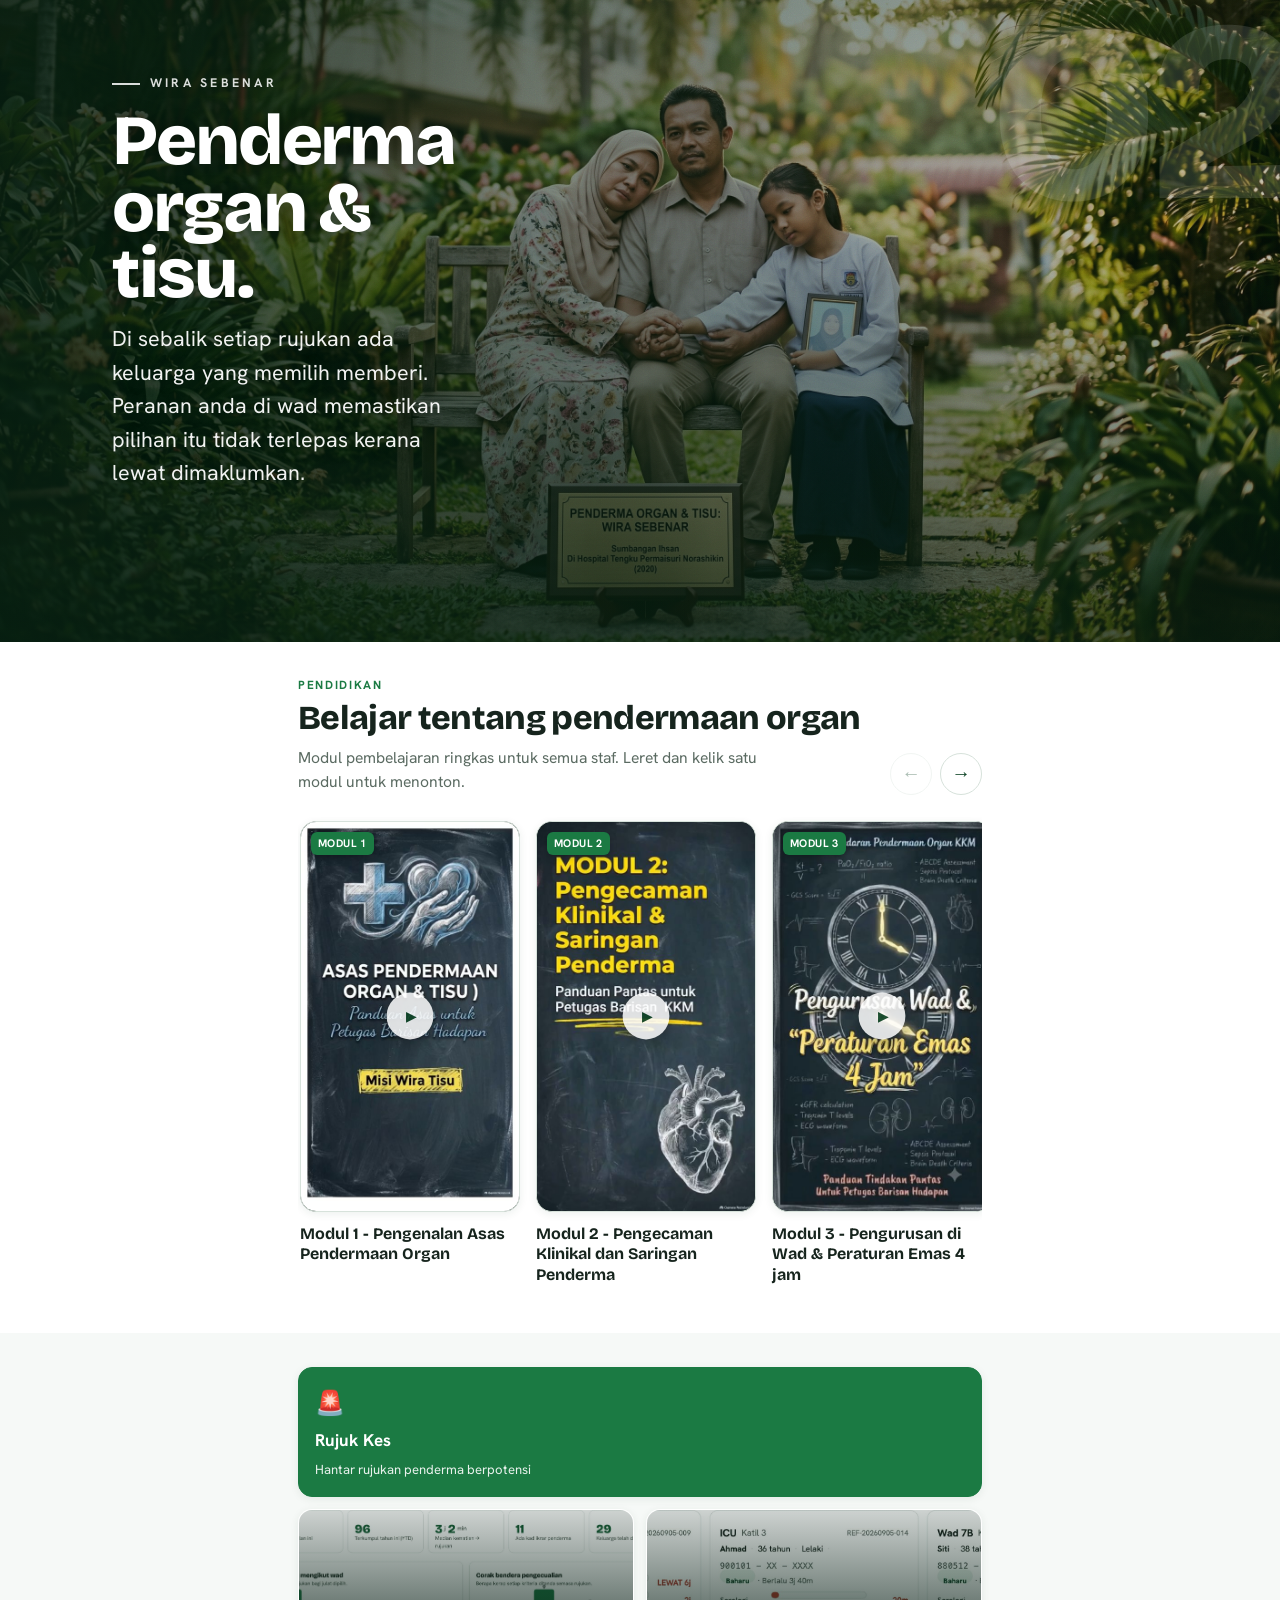
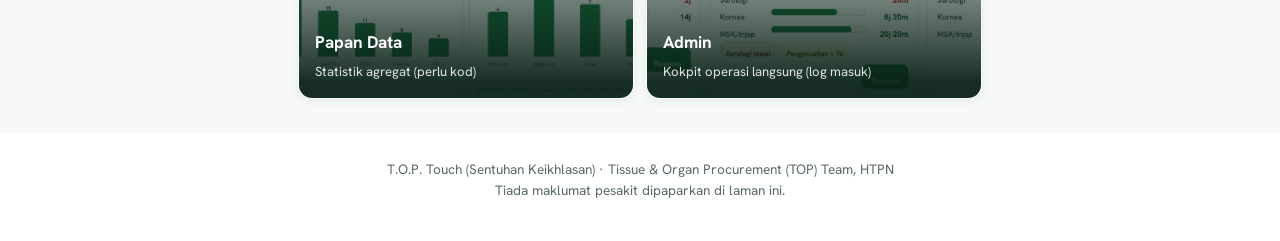
==== commit 09bfe77f: "Move Pendidikan into the landing page as a carousel; restyle nav cards - Replace the standalone pend" ====
--- a/docs/index.html
+++ b/docs/index.html
@@ -8,6 +8,98 @@
   <title>T.O.P. Touch — Sentuhan Keikhlasan</title>
   <meta name="description" content="T.O.P. Touch (Sentuhan Keikhlasan) — platform rujukan penderma organ & tisu, TOP Team HTPN.">
   <link rel="stylesheet" href="css/style.css">
+
+  <style>
+    /* ---- Pendidikan carousel (landing section) ---- */
+    #pendidikan { scroll-margin-top: 80px; }
+    .edu-sec-head { display: flex; align-items: flex-end; justify-content: space-between; gap: 20px; flex-wrap: wrap; }
+    .edu-eyebrow { display: block; font-size: .74rem; font-weight: 700; letter-spacing: .14em;
+      text-transform: uppercase; color: var(--green); margin-bottom: 6px; }
+    .edu-h2 { margin: 0; font-size: clamp(1.5rem, 3.4vw, 2.1rem); line-height: 1.12; }
+    .edu-lede { margin: 8px 0 0; color: var(--muted); max-width: 52ch; font-size: .98rem; }
+
+    .edu-arrows { display: flex; gap: 8px; }
+    .edu-arrow {
+      width: 42px; height: 42px; border-radius: 50%; flex: none; cursor: pointer;
+      background: var(--white); border: 1px solid var(--line); color: var(--green-darker);
+      font-size: 1.2rem; line-height: 1; display: grid; place-items: center;
+      transition: background .2s ease, border-color .2s ease, color .2s ease, transform .2s ease, opacity .2s ease;
+    }
+    .edu-arrow:hover:not(:disabled) { background: var(--green); border-color: var(--green); color: #fff; transform: translateY(-1px); }
+    .edu-arrow:focus-visible { outline: 3px solid var(--green-light); outline-offset: 2px; }
+    .edu-arrow:disabled { opacity: .35; cursor: default; }
+
+    /* The scroller */
+    .edu-carousel {
+      margin-top: 22px; display: flex; gap: 16px; overflow-x: auto; scroll-snap-type: x mandatory;
+      -webkit-overflow-scrolling: touch; padding: 4px 2px 14px; scroll-padding-left: 2px;
+    }
+    .edu-carousel::-webkit-scrollbar { height: 6px; }
+    .edu-carousel::-webkit-scrollbar-thumb { background: var(--line); border-radius: 999px; }
+    .edu-carousel::-webkit-scrollbar-track { background: transparent; }
+
+    .edu-slide {
+      flex: 0 0 auto; width: clamp(178px, 60vw, 220px); scroll-snap-align: start;
+      text-decoration: none; color: inherit; display: flex; flex-direction: column; gap: 12px;
+    }
+    .edu-slide-media {
+      position: relative; aspect-ratio: 9 / 16; border-radius: 16px; overflow: hidden;
+      background: #0d1f16; border: 1px solid var(--line); box-shadow: var(--shadow-sm);
+      transition: transform .22s ease, box-shadow .22s ease, border-color .22s ease;
+    }
+    .edu-slide-media img { width: 100%; height: 100%; object-fit: cover; display: block; }
+    .edu-slide:hover .edu-slide-media, .edu-slide:focus-visible .edu-slide-media {
+      transform: translateY(-4px); box-shadow: 0 12px 28px rgba(0,0,0,.16); border-color: var(--green);
+    }
+    .edu-slide:focus-visible { outline: none; }
+    .edu-slide:focus-visible .edu-slide-media { outline: 3px solid var(--green-light); outline-offset: 2px; }
+
+    .edu-slide-badge {
+      position: absolute; top: 10px; left: 10px; z-index: 2;
+      font-size: .68rem; font-weight: 700; letter-spacing: .06em; text-transform: uppercase;
+      background: var(--green); color: #fff; padding: .32em .6em; border-radius: 6px;
+      box-shadow: 0 2px 6px rgba(0,0,0,.25);
+    }
+    .edu-slide-play {
+      position: absolute; inset: 0; z-index: 2; display: grid; place-items: center; pointer-events: none;
+    }
+    .edu-slide-play span {
+      width: 52px; height: 52px; border-radius: 50%; display: grid; place-items: center;
+      background: rgba(255,255,255,.92); color: var(--green-darker); font-size: 1rem; padding-left: 3px;
+      box-shadow: 0 6px 18px rgba(0,0,0,.3); transform: scale(.9); opacity: .92;
+      transition: transform .22s ease, opacity .22s ease, background .22s ease;
+    }
+    .edu-slide:hover .edu-slide-play span, .edu-slide:focus-visible .edu-slide-play span {
+      transform: scale(1); opacity: 1; background: #fff;
+    }
+    .edu-slide-title { font-family: var(--font-display, inherit); font-weight: 700; font-size: 1rem; line-height: 1.28; }
+
+    @media (prefers-reduced-motion: reduce) {
+      .edu-slide-media, .edu-slide-play span, .edu-arrow { transition: none; }
+    }
+    @media (max-width: 640px) { .edu-arrows { display: none; } }
+
+    /* ---- Nav cards with a screenshot background (Papan Data / Admin) ---- */
+    .nav-card--shot {
+      position: relative; overflow: hidden; border-color: transparent;
+      min-height: 190px; display: flex; flex-direction: column; justify-content: flex-end;
+      isolation: isolate;
+    }
+    .nav-card--shot .nc-shot {
+      position: absolute; inset: 0; z-index: 0;
+      background-image: var(--shot); background-size: cover; background-position: top center;
+      transition: transform .4s ease;
+    }
+    .nav-card--shot::after {
+      content: ""; position: absolute; inset: 0; z-index: 1;
+      background: linear-gradient(to top, rgba(8,32,22,.94) 8%, rgba(8,32,22,.62) 46%, rgba(8,32,22,.20) 100%);
+    }
+    .nav-card--shot .nc-title, .nav-card--shot .nc-sub { position: relative; z-index: 2; }
+    .nav-card--shot .nc-title { color: #fff; }
+    .nav-card--shot .nc-sub { color: rgba(255,255,255,.86); }
+    .nav-card--shot:hover .nc-shot, .nav-card--shot:focus-visible .nc-shot { transform: scale(1.05); }
+    @media (prefers-reduced-motion: reduce) { .nav-card--shot .nc-shot { transition: none; } }
+  </style>
 </head>
 <body>
 
@@ -34,7 +126,7 @@
         <ul>
           <li><a class="nav-link" href="index.html" aria-current="page">Utama</a></li>
           <li><a class="nav-link" href="refer.html">Rujuk Kes</a></li>
-          <li><a class="nav-link" href="pendidikan.html">Pendidikan</a></li>
+          <li><a class="nav-link" href="#pendidikan">Pendidikan</a></li>
           <li><a class="nav-link" href="dashboard.html">Papan Data</a></li>
           <li><a class="nav-link" href="admin.html">Admin</a></li>
         </ul>
@@ -108,7 +200,62 @@
       </div>
     </section>
 
-    <!-- Navigation (kept solid for tap clarity) -->
+    <!-- PENDIDIKAN — module carousel -->
+    <section class="section" id="pendidikan">
+      <div class="container">
+        <div class="edu-sec-head">
+          <div>
+            <span class="edu-eyebrow">Pendidikan</span>
+            <h2 class="edu-h2">Belajar tentang pendermaan organ</h2>
+            <p class="edu-lede">Modul pembelajaran ringkas untuk semua staf. Leret dan kelik satu modul untuk menonton.</p>
+          </div>
+          <div class="edu-arrows">
+            <button type="button" class="edu-arrow" data-dir="-1" aria-label="Modul sebelumnya">&larr;</button>
+            <button type="button" class="edu-arrow" data-dir="1" aria-label="Modul seterusnya">&rarr;</button>
+          </div>
+        </div>
+
+        <div class="edu-carousel" id="eduCarousel">
+          <a class="edu-slide" href="modul-1.html">
+            <span class="edu-slide-media">
+              <img src="img/modul-1.jpg" alt="Modul 1: Pengenalan Asas Pendermaan Organ" width="480" height="853" loading="lazy" decoding="async">
+              <span class="edu-slide-badge">Modul 1</span>
+              <span class="edu-slide-play"><span>&#9654;</span></span>
+            </span>
+            <span class="edu-slide-title">Modul 1 - Pengenalan Asas Pendermaan Organ</span>
+          </a>
+
+          <a class="edu-slide" href="modul-2.html">
+            <span class="edu-slide-media">
+              <img src="img/modul-2.jpg" alt="Modul 2: Pengecaman Klinikal dan Saringan Penderma" width="480" height="853" loading="lazy" decoding="async">
+              <span class="edu-slide-badge">Modul 2</span>
+              <span class="edu-slide-play"><span>&#9654;</span></span>
+            </span>
+            <span class="edu-slide-title">Modul 2 - Pengecaman Klinikal dan Saringan Penderma</span>
+          </a>
+
+          <a class="edu-slide" href="modul-3.html">
+            <span class="edu-slide-media">
+              <img src="img/modul-3.jpg" alt="Modul 3: Pengurusan di Wad &amp; Peraturan Emas 4 jam" width="480" height="853" loading="lazy" decoding="async">
+              <span class="edu-slide-badge">Modul 3</span>
+              <span class="edu-slide-play"><span>&#9654;</span></span>
+            </span>
+            <span class="edu-slide-title">Modul 3 - Pengurusan di Wad &amp; Peraturan Emas 4 jam</span>
+          </a>
+
+          <a class="edu-slide" href="modul-4.html">
+            <span class="edu-slide-media">
+              <img src="img/modul-4.jpg" alt="Modul 4: Protokol Komunikasi Bersama Keluarga" width="480" height="853" loading="lazy" decoding="async">
+              <span class="edu-slide-badge">Modul 4</span>
+              <span class="edu-slide-play"><span>&#9654;</span></span>
+            </span>
+            <span class="edu-slide-title">Modul 4 - Protokol Komunikasi Bersama Keluarga</span>
+          </a>
+        </div>
+      </div>
+    </section>
+
+    <!-- Navigation cards -->
     <section class="section section-alt">
       <div class="container">
         <div class="nav-cards">
@@ -117,18 +264,13 @@
             <span class="nc-title">Rujuk Kes</span>
             <span class="nc-sub">Hantar rujukan penderma berpotensi</span>
           </a>
-          <a class="nav-card" href="pendidikan.html">
-            <span class="nc-emoji">🎓</span>
-            <span class="nc-title">Belajar Tentang Pendermaan Organ</span>
-            <span class="nc-sub">Modul pendidikan pendermaan organ &amp; tisu</span>
-          </a>
-          <a class="nav-card" href="dashboard.html">
-            <span class="nc-emoji">📊</span>
+          <a class="nav-card nav-card--shot" href="dashboard.html" style="--shot:url('img/card-dashboard.jpg')">
+            <span class="nc-shot" aria-hidden="true"></span>
             <span class="nc-title">Papan Data</span>
             <span class="nc-sub">Statistik agregat (perlu kod)</span>
           </a>
-          <a class="nav-card" href="admin.html">
-            <span class="nc-emoji">🔐</span>
+          <a class="nav-card nav-card--shot" href="admin.html" style="--shot:url('img/card-admin.jpg')">
+            <span class="nc-shot" aria-hidden="true"></span>
             <span class="nc-title">Admin</span>
             <span class="nc-sub">Kokpit operasi langsung (log masuk)</span>
           </a>
@@ -241,6 +383,34 @@
       } else {
         bgVideos.forEach(function (v) { var p = v.play(); if (p && p.catch) p.catch(function(){}); });
       }
+
+      // ---- Pendidikan carousel: arrow buttons + enable/disable at ends ----
+      var carousel = document.getElementById('eduCarousel');
+      if (carousel) {
+        var arrows = Array.prototype.slice.call(document.querySelectorAll('.edu-arrow'));
+        function step() {
+          var slide = carousel.querySelector('.edu-slide');
+          if (!slide) return carousel.clientWidth * 0.8;
+          var gap = parseFloat(getComputedStyle(carousel).columnGap || getComputedStyle(carousel).gap || 16) || 16;
+          return slide.getBoundingClientRect().width + gap;
+        }
+        function updateArrows() {
+          var max = carousel.scrollWidth - carousel.clientWidth - 2;
+          arrows.forEach(function (b) {
+            var dir = parseInt(b.getAttribute('data-dir'), 10);
+            b.disabled = dir < 0 ? carousel.scrollLeft <= 2 : carousel.scrollLeft >= max;
+          });
+        }
+        arrows.forEach(function (b) {
+          b.addEventListener('click', function () {
+            var dir = parseInt(b.getAttribute('data-dir'), 10);
+            carousel.scrollBy({ left: dir * step() * (window.innerWidth > 900 ? 2 : 1), behavior: reduce ? 'auto' : 'smooth' });
+          });
+        });
+        carousel.addEventListener('scroll', function () { window.requestAnimationFrame(updateArrows); }, { passive: true });
+        window.addEventListener('resize', updateArrows);
+        updateArrows();
+      }
     })();
   </script>
   <script src="js/nav.js"></script>
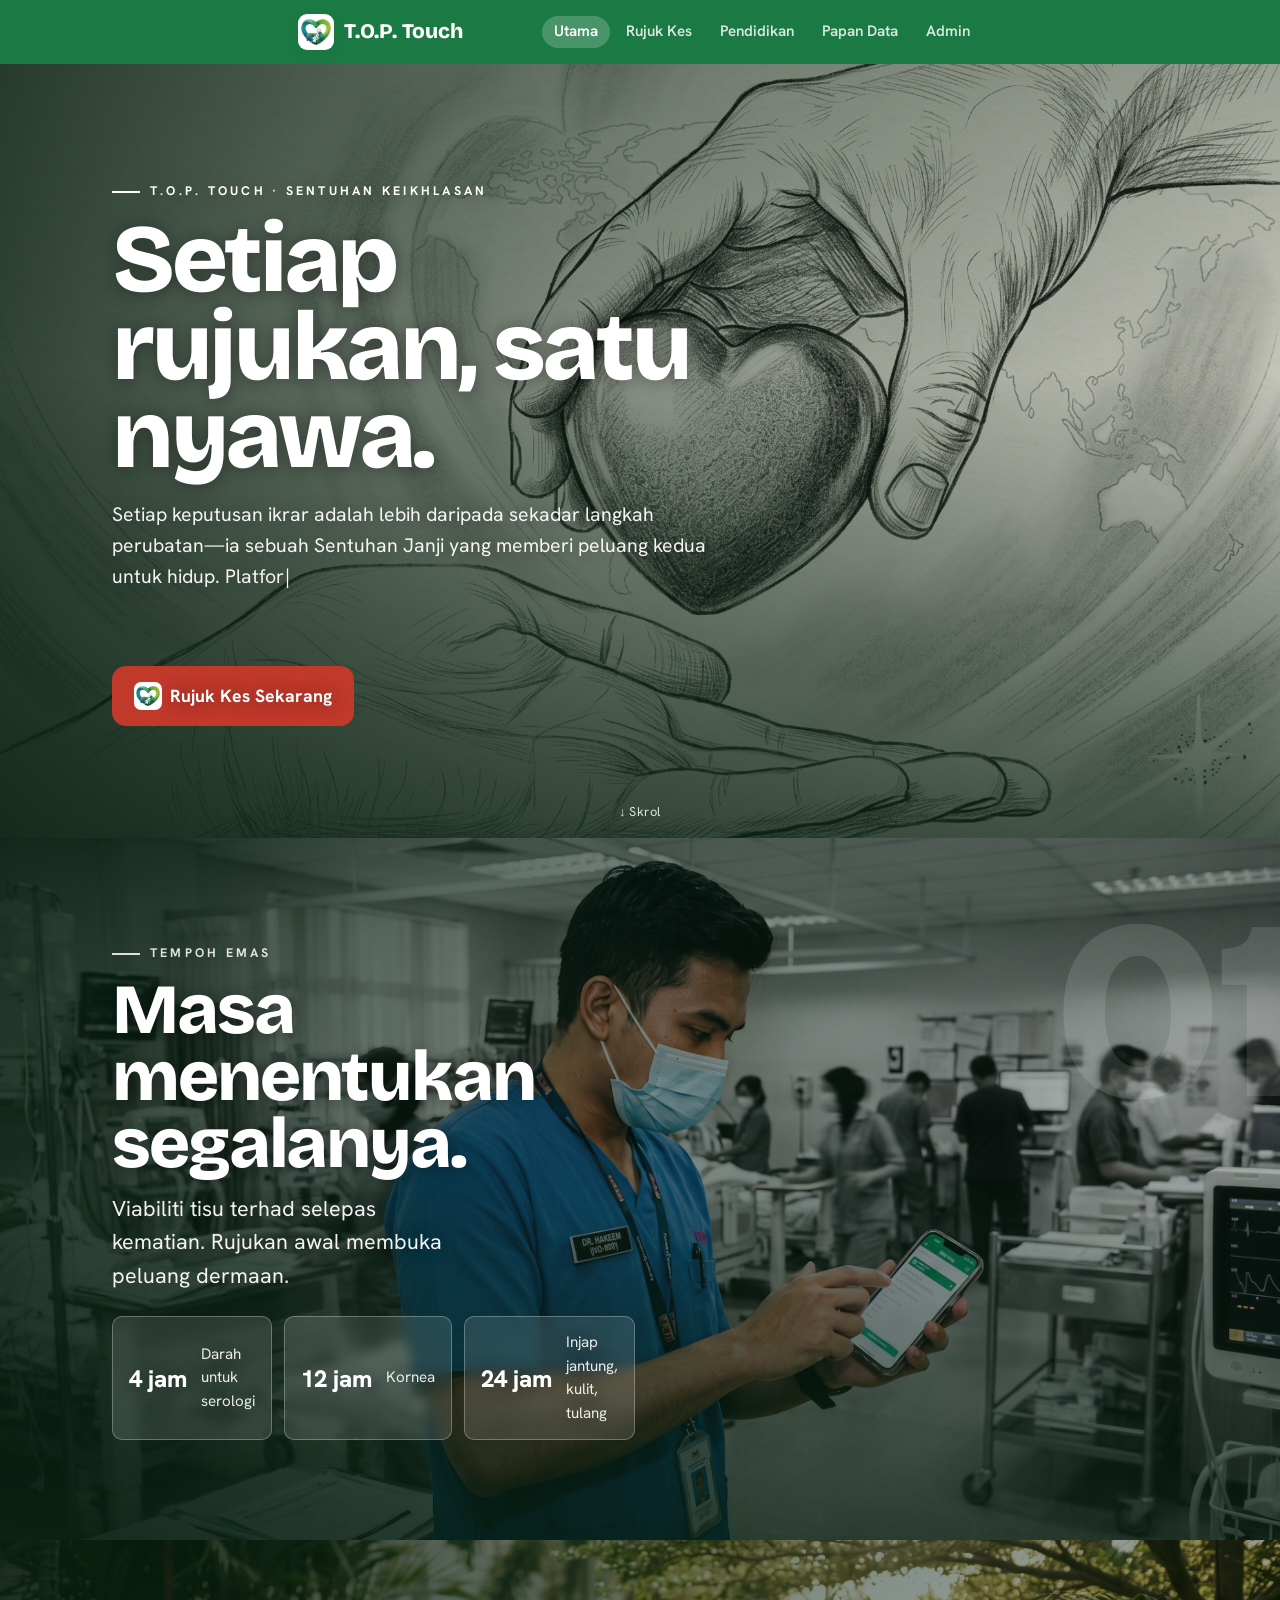
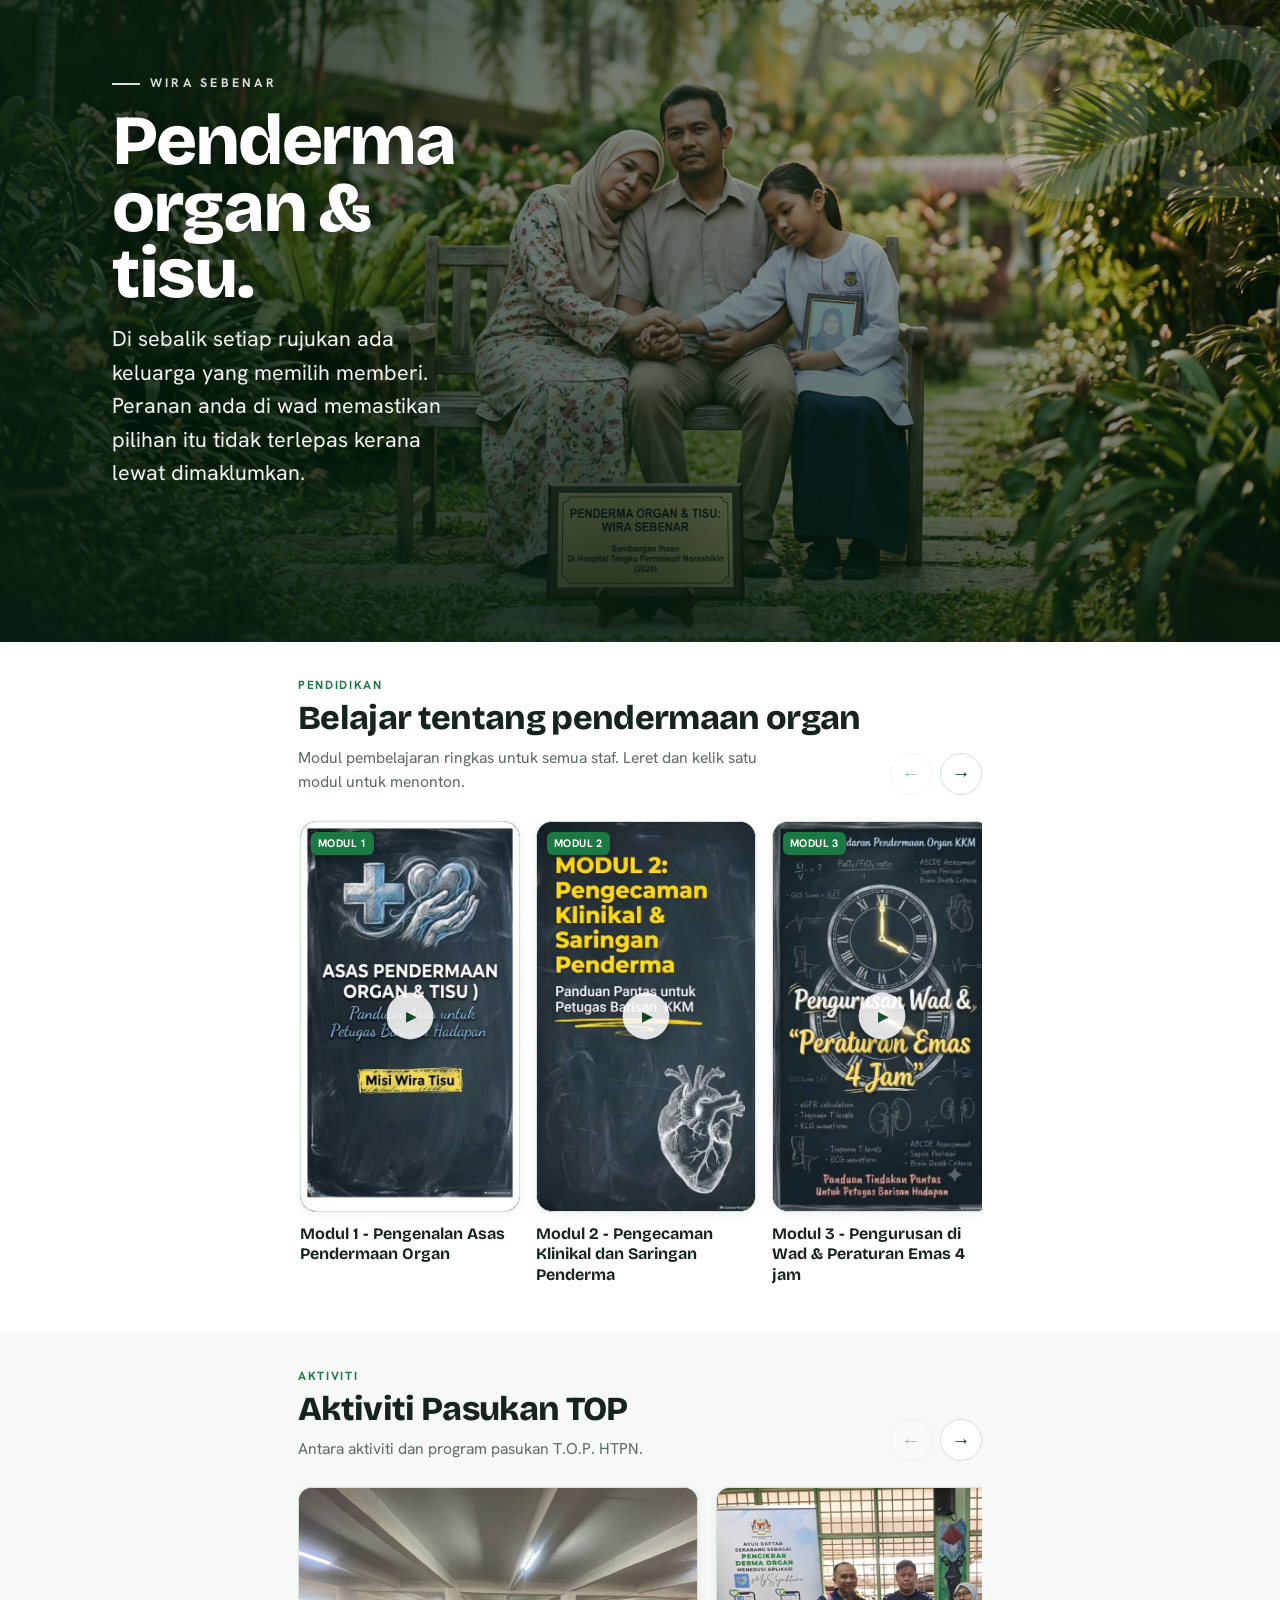
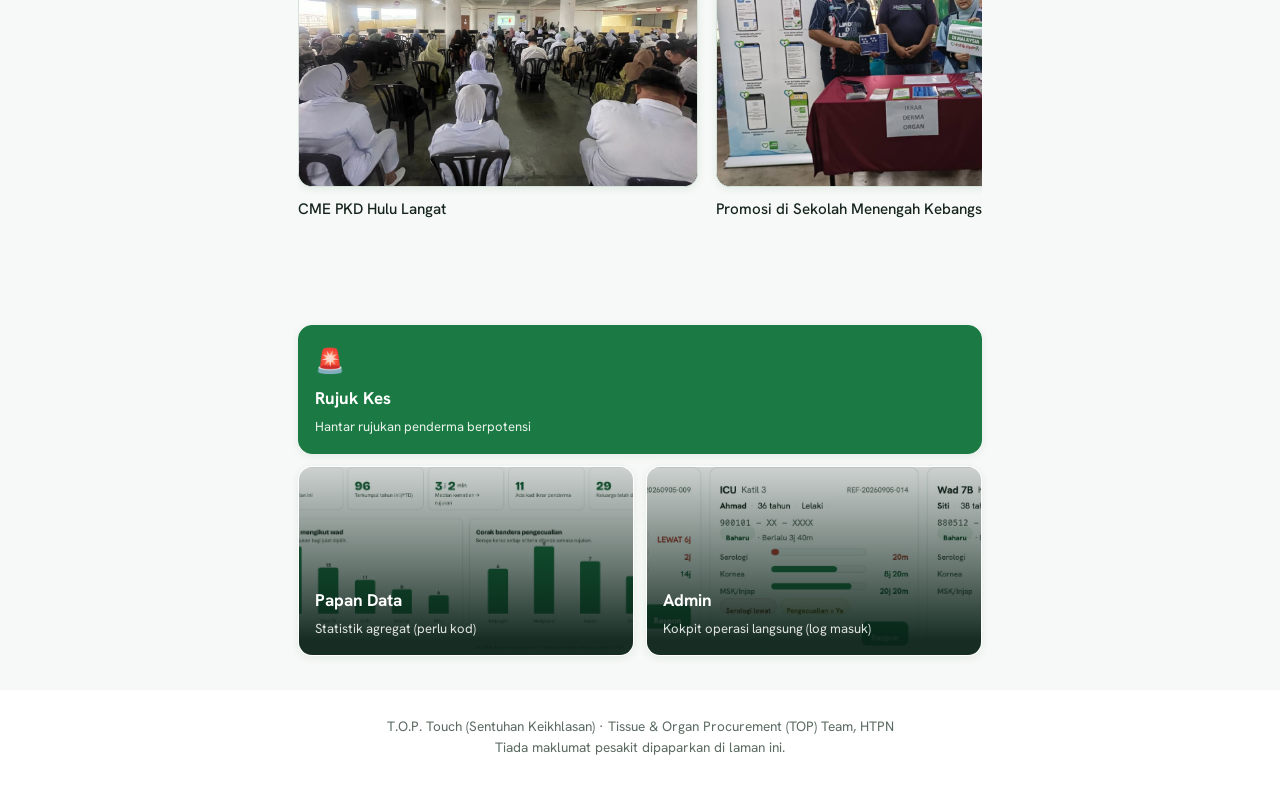
==== commit e3d15355: "Add Aktiviti (activities) photo carousel to the landing page New "Aktiviti Pasukan TOP" section afte" ====
--- a/docs/index.html
+++ b/docs/index.html
@@ -99,6 +99,27 @@
     .nav-card--shot .nc-sub { color: rgba(255,255,255,.86); }
     .nav-card--shot:hover .nc-shot, .nav-card--shot:focus-visible .nc-shot { transform: scale(1.05); }
     @media (prefers-reduced-motion: reduce) { .nav-card--shot .nc-shot { transition: none; } }
+
+    /* ---- Aktiviti carousel (landscape photos + caption) ---- */
+    #aktiviti { scroll-margin-top: 80px; }
+    .act-carousel {
+      margin-top: 22px; display: flex; gap: 18px; overflow-x: auto; scroll-snap-type: x mandatory;
+      -webkit-overflow-scrolling: touch; padding: 4px 2px 14px;
+    }
+    .act-carousel::-webkit-scrollbar { height: 6px; }
+    .act-carousel::-webkit-scrollbar-thumb { background: var(--line); border-radius: 999px; }
+    .act-carousel::-webkit-scrollbar-track { background: transparent; }
+    .act-slide { flex: 0 0 auto; width: clamp(270px, 84vw, 400px); scroll-snap-align: start;
+      display: flex; flex-direction: column; gap: 12px; margin: 0; }
+    .act-media {
+      position: relative; aspect-ratio: 4 / 3; border-radius: var(--radius); overflow: hidden;
+      background: #0d1f16; border: 1px solid var(--line); box-shadow: var(--shadow-sm);
+      transition: transform .22s ease, box-shadow .22s ease;
+    }
+    .act-media img { width: 100%; height: 100%; object-fit: cover; object-position: center; display: block; }
+    .act-slide:hover .act-media { transform: translateY(-3px); box-shadow: 0 12px 28px rgba(16,60,36,.16); }
+    .act-cap { font-size: .95rem; line-height: 1.42; color: var(--ink); font-weight: 500; }
+    @media (prefers-reduced-motion: reduce) { .act-media { transition: none; } }
   </style>
 </head>
 <body>
@@ -210,8 +231,8 @@
             <p class="edu-lede">Modul pembelajaran ringkas untuk semua staf. Leret dan kelik satu modul untuk menonton.</p>
           </div>
           <div class="edu-arrows">
-            <button type="button" class="edu-arrow" data-dir="-1" aria-label="Modul sebelumnya">&larr;</button>
-            <button type="button" class="edu-arrow" data-dir="1" aria-label="Modul seterusnya">&rarr;</button>
+            <button type="button" class="edu-arrow" data-dir="-1" data-for="eduCarousel" aria-label="Modul sebelumnya">&larr;</button>
+            <button type="button" class="edu-arrow" data-dir="1" data-for="eduCarousel" aria-label="Modul seterusnya">&rarr;</button>
           </div>
         </div>
 
@@ -251,6 +272,66 @@
             </span>
             <span class="edu-slide-title">Modul 4 - Protokol Komunikasi Bersama Keluarga</span>
           </a>
+        </div>
+      </div>
+    </section>
+
+    <!-- AKTIVITI — activity photo carousel -->
+    <section class="section section-alt" id="aktiviti">
+      <div class="container">
+        <div class="edu-sec-head">
+          <div>
+            <span class="edu-eyebrow">Aktiviti</span>
+            <h2 class="edu-h2">Aktiviti Pasukan TOP</h2>
+            <p class="edu-lede">Antara aktiviti dan program pasukan T.O.P. HTPN.</p>
+          </div>
+          <div class="edu-arrows">
+            <button type="button" class="edu-arrow" data-dir="-1" data-for="aktivitiCarousel" aria-label="Gambar sebelumnya">&larr;</button>
+            <button type="button" class="edu-arrow" data-dir="1" data-for="aktivitiCarousel" aria-label="Gambar seterusnya">&rarr;</button>
+          </div>
+        </div>
+
+        <div class="act-carousel" id="aktivitiCarousel">
+          <figure class="act-slide">
+            <span class="act-media"><img src="img/activities/act-1.jpg" alt="CME PKD Hulu Langat" loading="lazy" decoding="async"></span>
+            <figcaption class="act-cap">CME PKD Hulu Langat</figcaption>
+          </figure>
+          <figure class="act-slide">
+            <span class="act-media"><img src="img/activities/act-2.jpg" alt="Promosi di Sekolah Menengah Kebangsaan Pandan Indah" loading="lazy" decoding="async"></span>
+            <figcaption class="act-cap">Promosi di Sekolah Menengah Kebangsaan Pandan Indah</figcaption>
+          </figure>
+          <figure class="act-slide">
+            <span class="act-media"><img src="img/activities/act-3.jpg" alt="Promosi di ANMS @ Majlis Pembandaran Ampang" loading="lazy" decoding="async"></span>
+            <figcaption class="act-cap">Promosi di ANMS @ Majlis Pembandaran Ampang</figcaption>
+          </figure>
+          <figure class="act-slide">
+            <span class="act-media"><img src="img/activities/act-4.jpg" alt="Nyalaan Lampu Hijau sempena Minggu Kesedaran Pendermaan Organ Kebangsaan 2025" loading="lazy" decoding="async"></span>
+            <figcaption class="act-cap">Nyalaan Lampu Hijau sempena Minggu Kesedaran Pendermaan Organ Kebangsaan 2025</figcaption>
+          </figure>
+          <figure class="act-slide">
+            <span class="act-media"><img src="img/activities/act-5.jpg" alt="Promosi di Ngo Chew Hong Oils &amp; Fats (M) Sdn Bhd" loading="lazy" decoding="async"></span>
+            <figcaption class="act-cap">Promosi di Ngo Chew Hong Oils &amp; Fats (M) Sdn Bhd</figcaption>
+          </figure>
+          <figure class="act-slide">
+            <span class="act-media"><img src="img/activities/act-6.jpg" alt="Aktiviti kayuhan sempena sambutan Minggu Kesedaran Pendermaan Organ peringkat Kebangsaan 2025" loading="lazy" decoding="async"></span>
+            <figcaption class="act-cap">Aktiviti kayuhan sempena sambutan Minggu Kesedaran Pendermaan Organ peringkat Kebangsaan 2025</figcaption>
+          </figure>
+          <figure class="act-slide">
+            <span class="act-media"><img src="img/activities/act-7.jpg" alt="Penyertaan di Aktiviti sambutan Minggu Kesedaran Pendermaan Organ peringkat Kebangsaan 2025" loading="lazy" decoding="async"></span>
+            <figcaption class="act-cap">Penyertaan di Aktiviti sambutan Minggu Kesedaran Pendermaan Organ peringkat Kebangsaan 2025</figcaption>
+          </figure>
+          <figure class="act-slide">
+            <span class="act-media"><img src="img/activities/act-8.jpg" alt="Bersama Pengurusan Tertinggi hospital di Minggu Kesedaran Pendermaan Organ Peringkat Hospital 2025" loading="lazy" decoding="async"></span>
+            <figcaption class="act-cap">Bersama Pengurusan Tertinggi hospital di Minggu Kesedaran Pendermaan Organ Peringkat Hospital 2025</figcaption>
+          </figure>
+          <figure class="act-slide">
+            <span class="act-media"><img src="img/activities/act-9.jpg" alt="Bersama Pengurusan Tertinggi hospital di Minggu Kesedaran Pendermaan Organ Peringkat Hospital 2025" loading="lazy" decoding="async"></span>
+            <figcaption class="act-cap">Bersama Pengurusan Tertinggi hospital di Minggu Kesedaran Pendermaan Organ Peringkat Hospital 2025</figcaption>
+          </figure>
+          <figure class="act-slide">
+            <span class="act-media"><img src="img/activities/act-10.jpg" alt="Ceramah berkenaan Pendermaan Organ ketika Minggu Kesedaran Pendermaan Organ Peringkat Hospital 2025" style="object-position:center 22%" loading="lazy" decoding="async"></span>
+            <figcaption class="act-cap">Ceramah berkenaan Pendermaan Organ ketika Minggu Kesedaran Pendermaan Organ Peringkat Hospital 2025</figcaption>
+          </figure>
         </div>
       </div>
     </section>
@@ -384,12 +465,13 @@
         bgVideos.forEach(function (v) { var p = v.play(); if (p && p.catch) p.catch(function(){}); });
       }
 
-      // ---- Pendidikan carousel: arrow buttons + enable/disable at ends ----
-      var carousel = document.getElementById('eduCarousel');
-      if (carousel) {
-        var arrows = Array.prototype.slice.call(document.querySelectorAll('.edu-arrow'));
+      // ---- Horizontal carousels (Pendidikan + Aktiviti): arrows + end states ----
+      function initCarousel(carousel) {
+        if (!carousel) return;
+        var arrows = Array.prototype.slice.call(
+          document.querySelectorAll('.edu-arrow[data-for="' + carousel.id + '"]'));
         function step() {
-          var slide = carousel.querySelector('.edu-slide');
+          var slide = carousel.querySelector('.edu-slide, .act-slide');
           if (!slide) return carousel.clientWidth * 0.8;
           var gap = parseFloat(getComputedStyle(carousel).columnGap || getComputedStyle(carousel).gap || 16) || 16;
           return slide.getBoundingClientRect().width + gap;
@@ -411,6 +493,8 @@
         window.addEventListener('resize', updateArrows);
         updateArrows();
       }
+      initCarousel(document.getElementById('eduCarousel'));
+      initCarousel(document.getElementById('aktivitiCarousel'));
     })();
   </script>
   <script src="js/nav.js"></script>
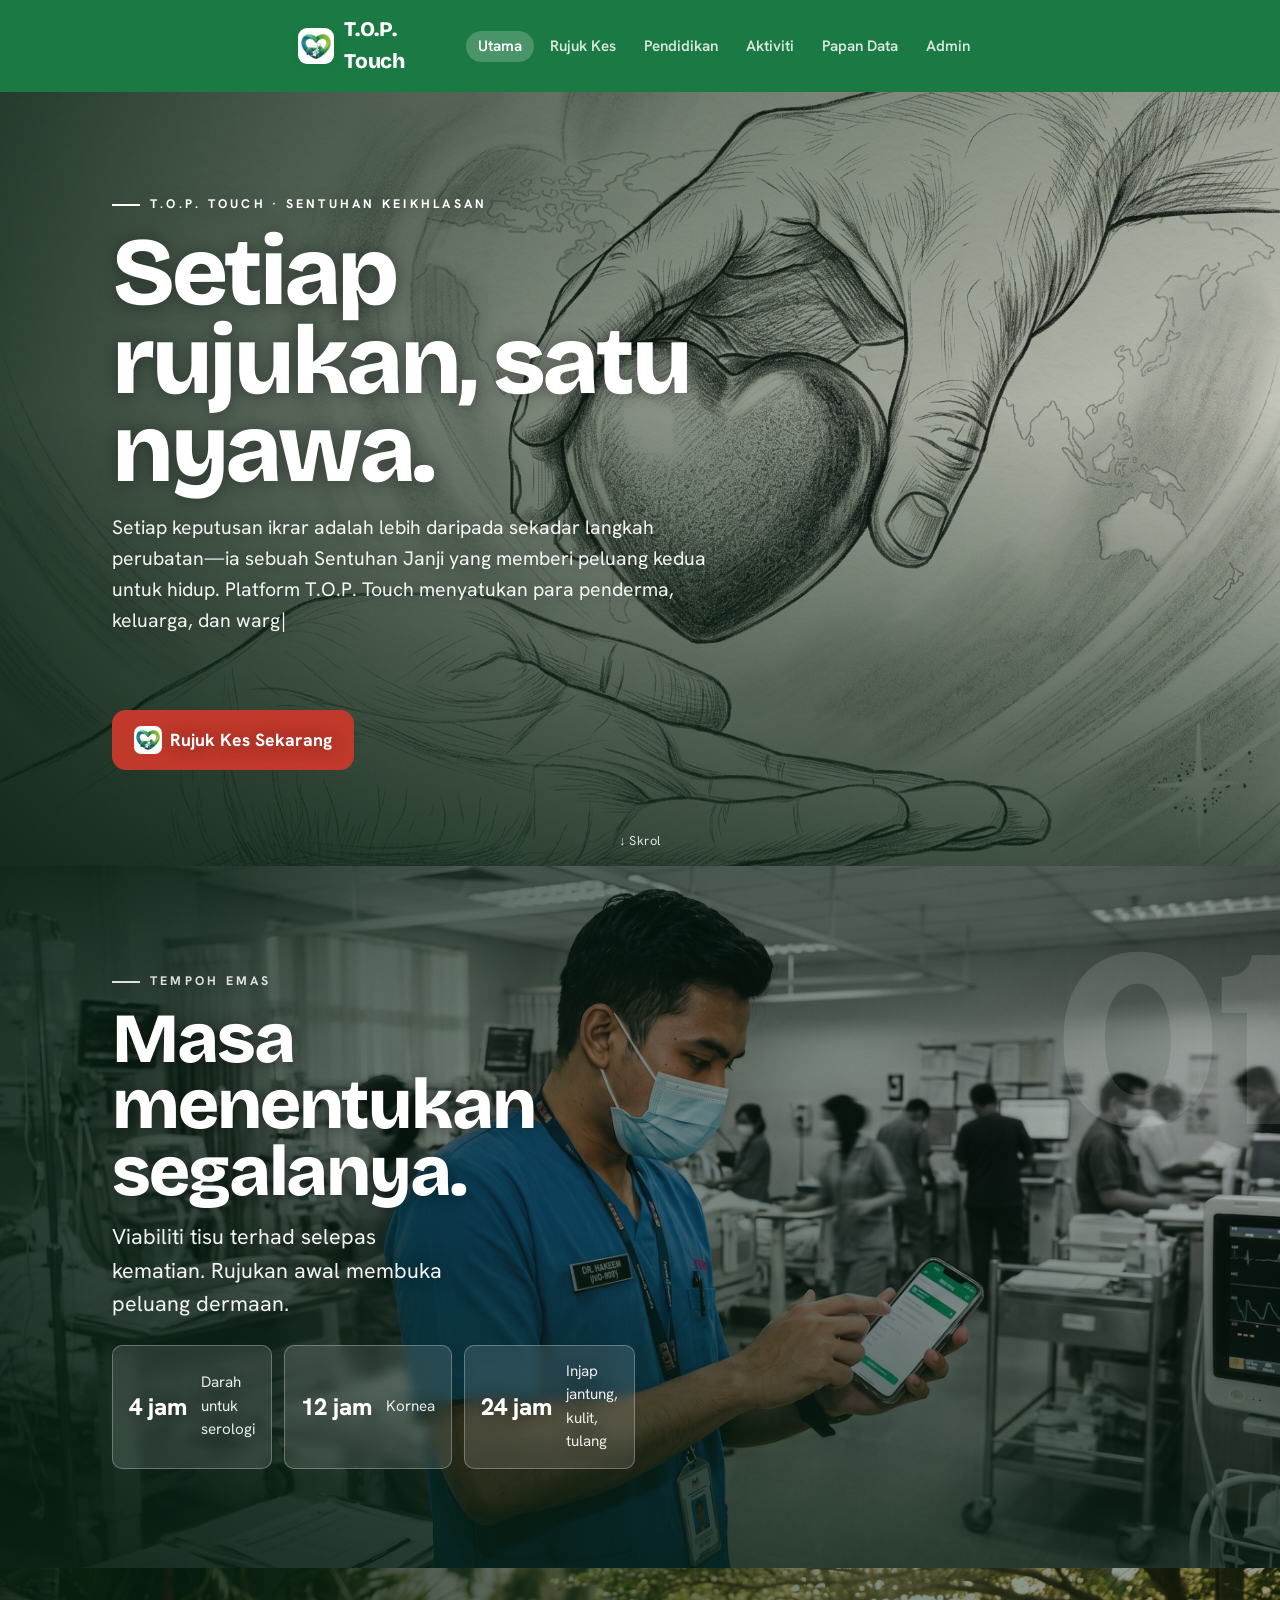
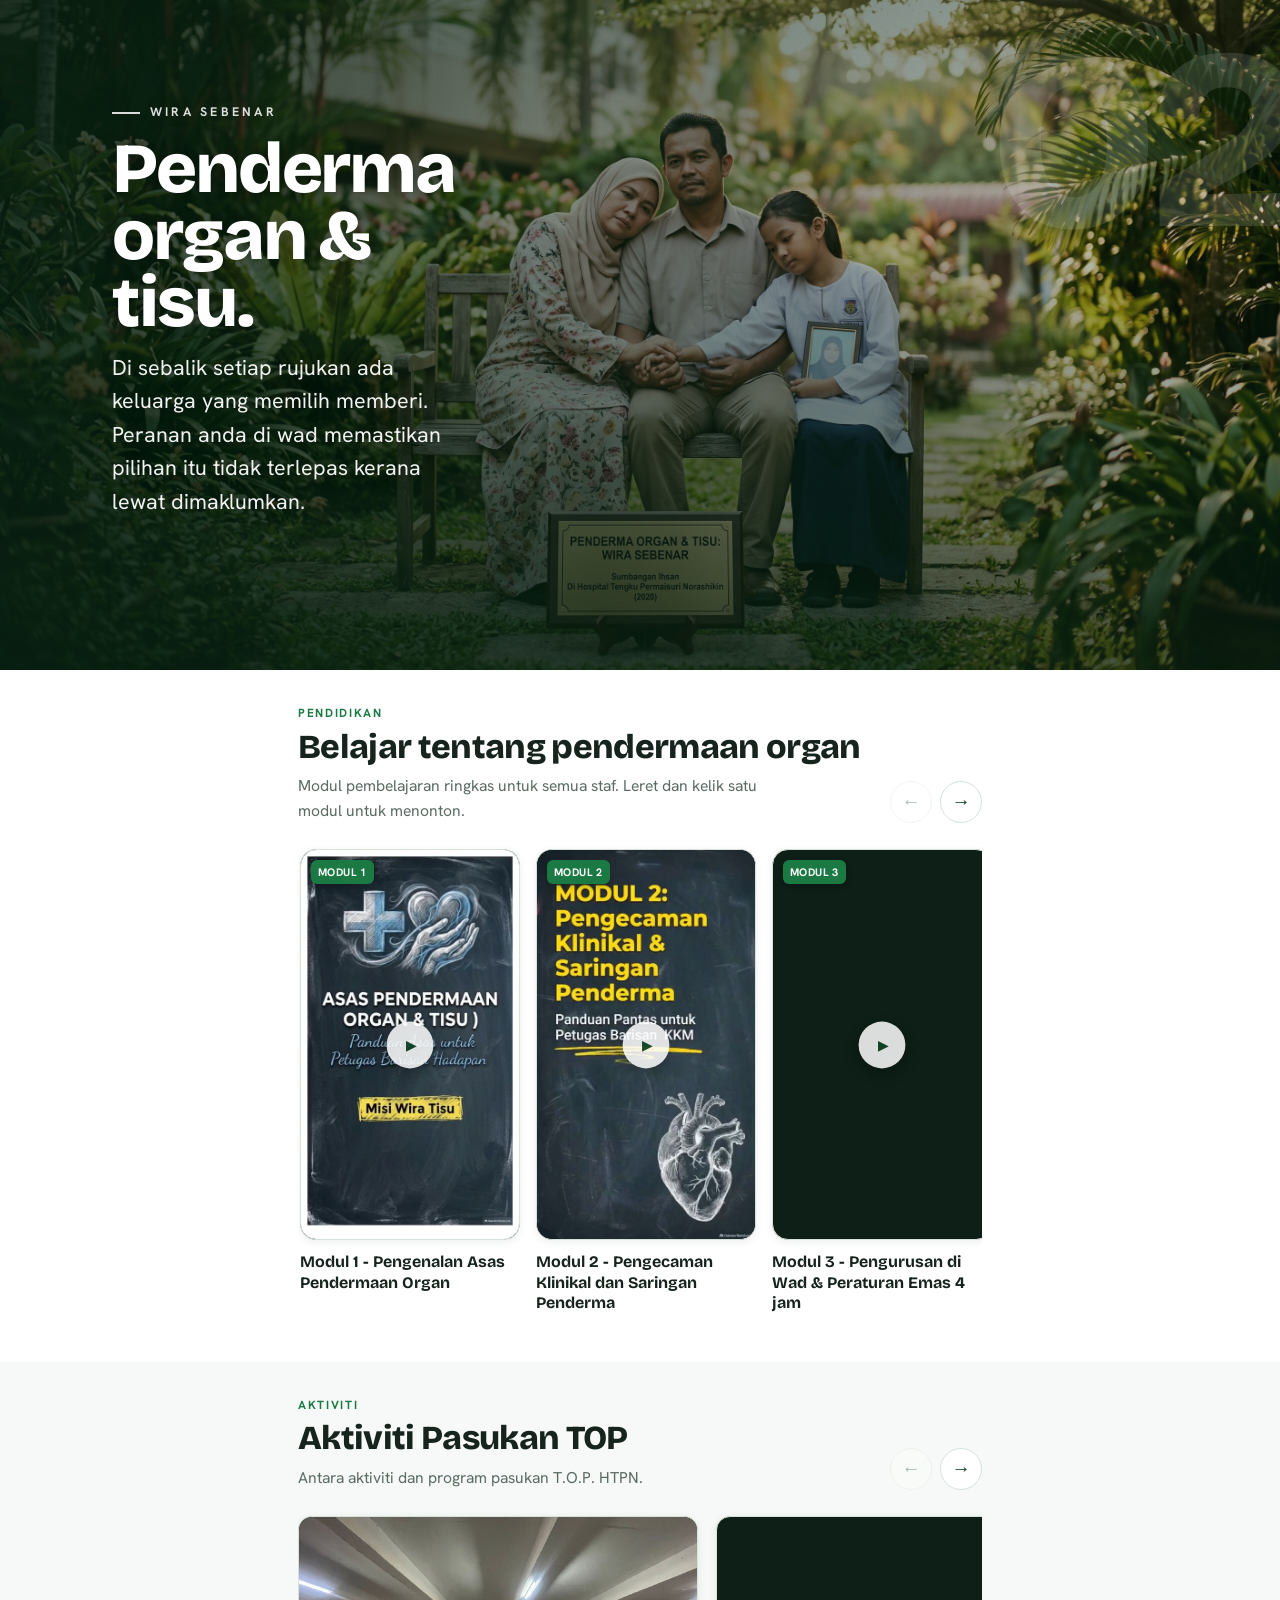
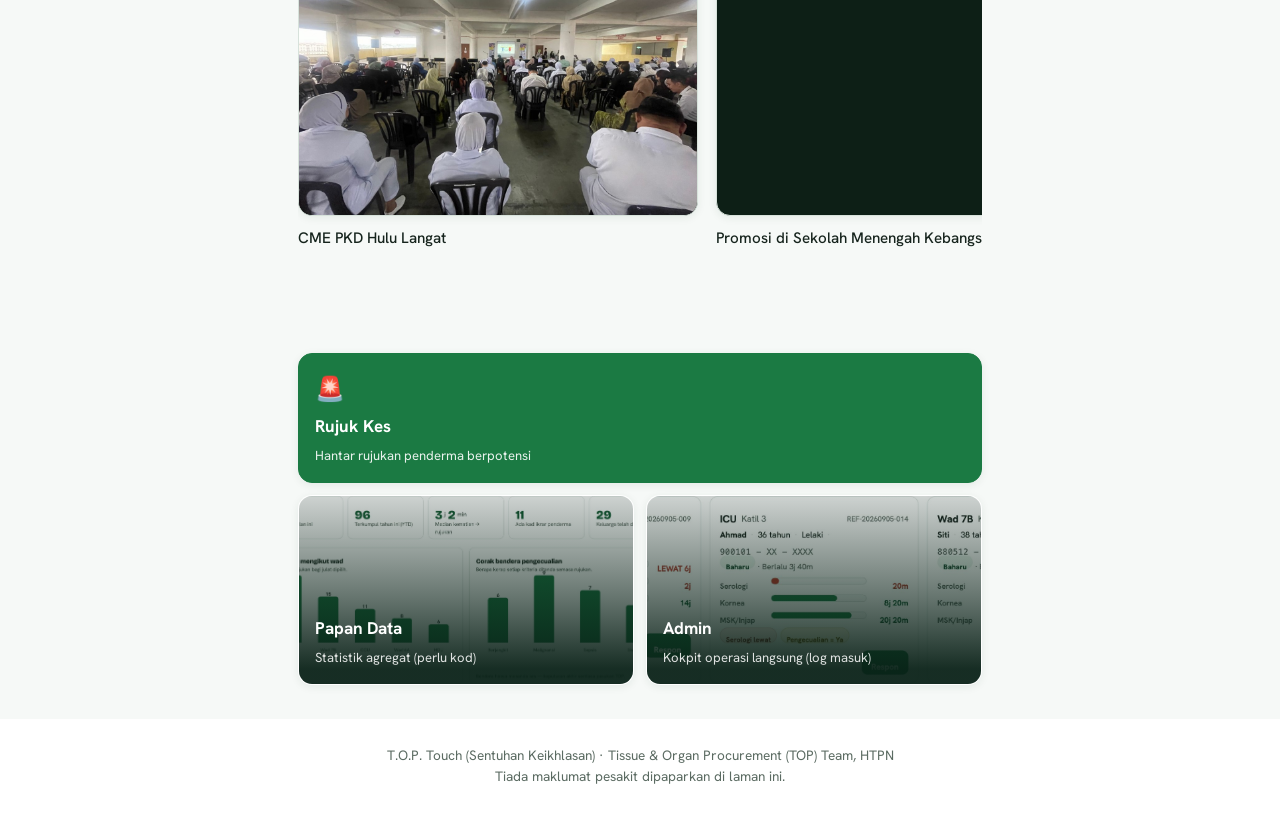
==== commit c7eade20: "Add Aktiviti link to the top navigation on every page Nav now: Utama · Rujuk Kes · Pendidikan · Akti" ====
--- a/docs/index.html
+++ b/docs/index.html
@@ -148,6 +148,7 @@
           <li><a class="nav-link" href="index.html" aria-current="page">Utama</a></li>
           <li><a class="nav-link" href="refer.html">Rujuk Kes</a></li>
           <li><a class="nav-link" href="#pendidikan">Pendidikan</a></li>
+          <li><a class="nav-link" href="#aktiviti">Aktiviti</a></li>
           <li><a class="nav-link" href="dashboard.html">Papan Data</a></li>
           <li><a class="nav-link" href="admin.html">Admin</a></li>
         </ul>
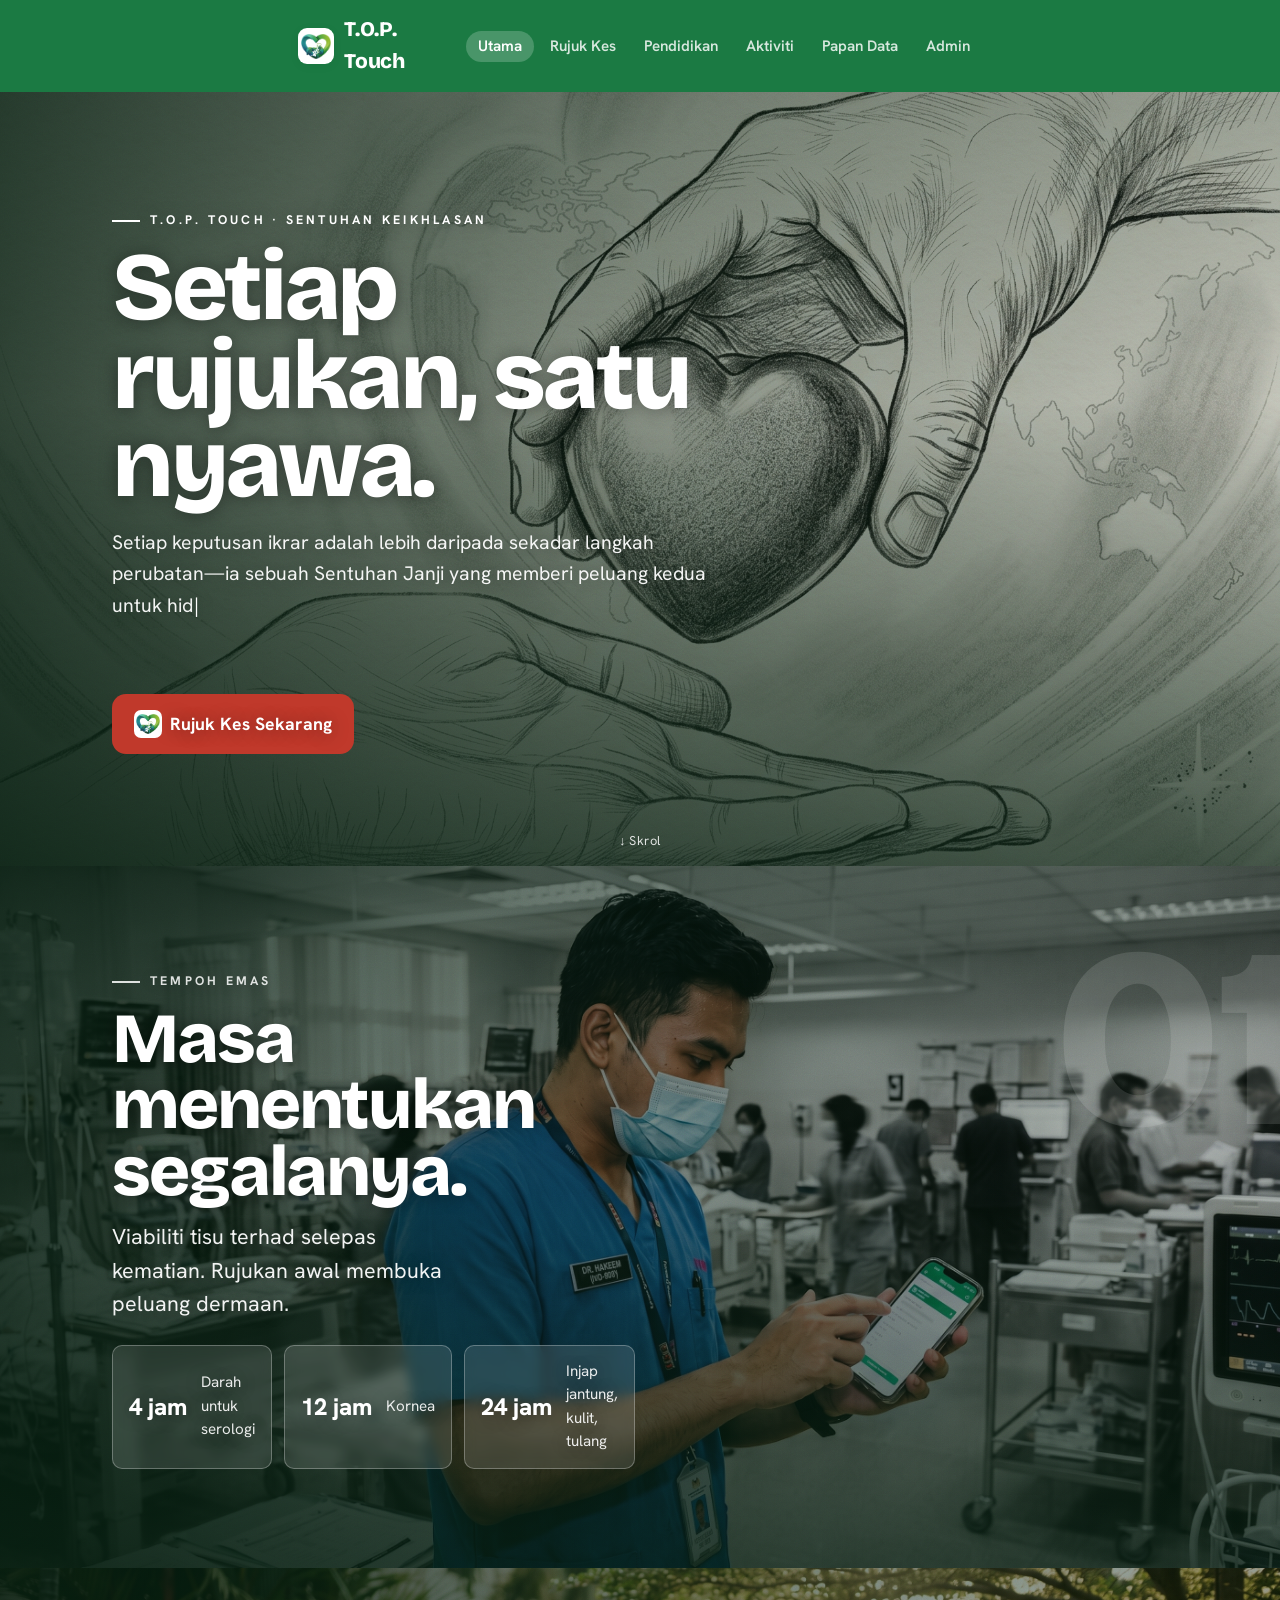
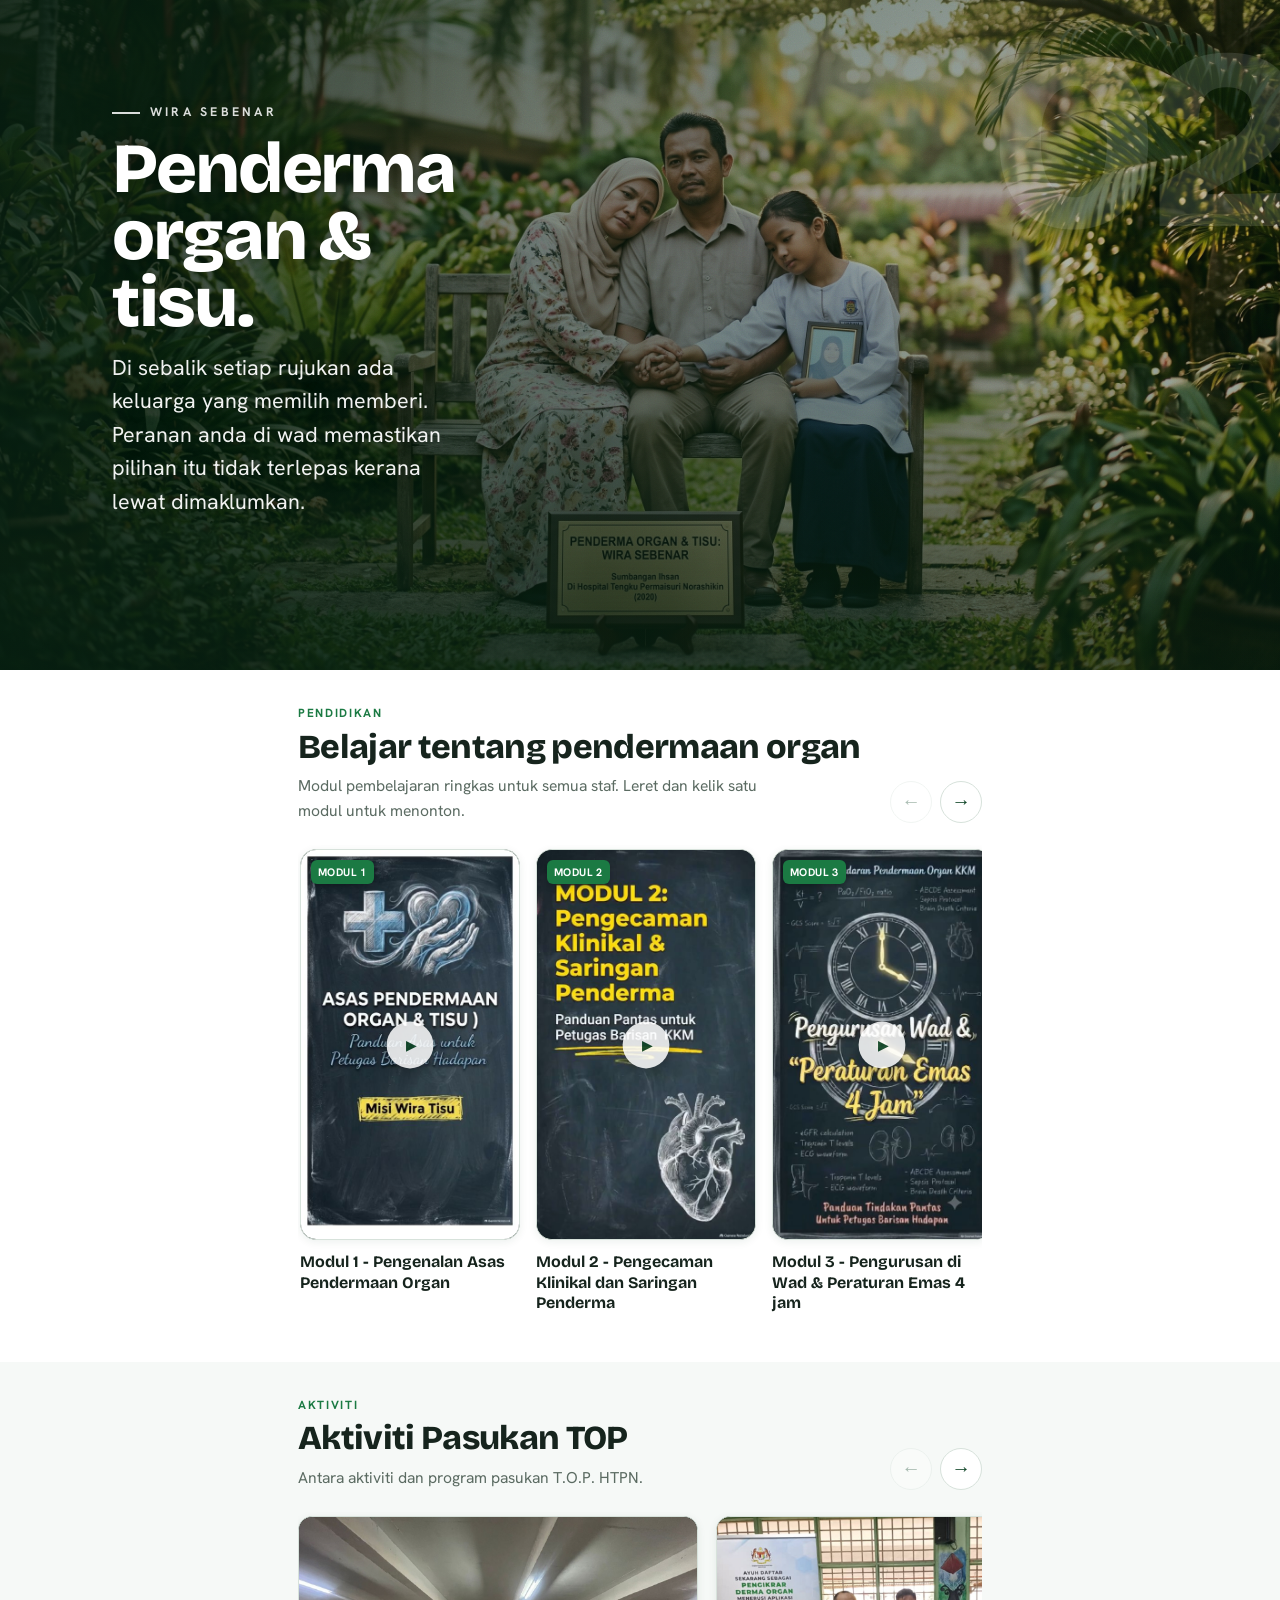
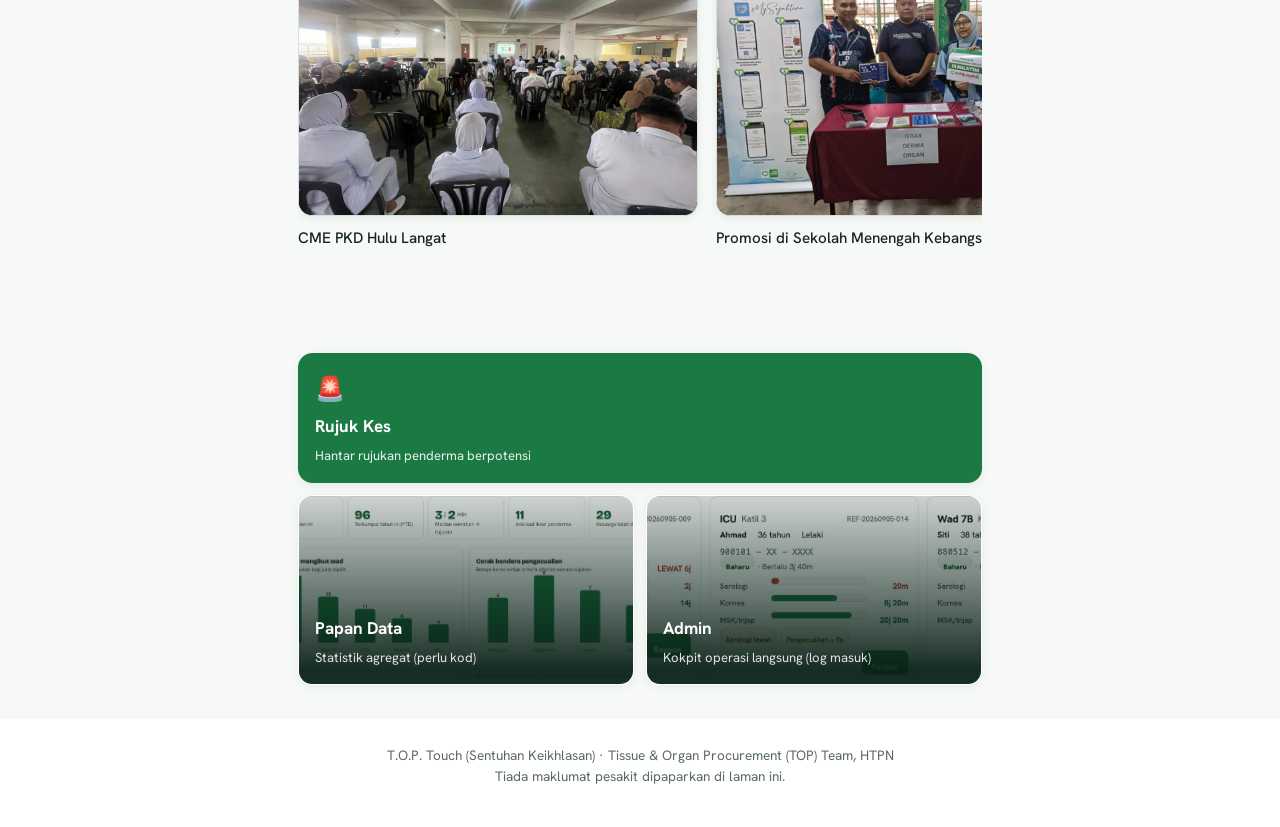
==== commit 25c2219f: "Trim hero slogan to two clauses "Berpaksikan Keikhlasan" read as unnatural Malay; dropping it leaves" ====
--- a/docs/index.html
+++ b/docs/index.html
@@ -169,7 +169,7 @@
           <span class="kicker">T.O.P. Touch · Sentuhan Keikhlasan</span>
           <h1>Setiap rujukan, satu nyawa.</h1>
           <p class="hero-typewriter" id="heroType">Setiap keputusan ikrar adalah lebih daripada sekadar langkah perubatan—ia sebuah Sentuhan Janji yang memberi peluang kedua untuk hidup. Platform T.O.P. Touch menyatukan para penderma, keluarga, dan warga perubatan dengan telus, bermartabat, dan penuh keprihatinan. Bersama-sama, kita mempermudah urusan pendermaan organ dan tisu bagi mengubah saat duka menjadi warisan hayat yang bernilai.</p>
-          <p class="hero-slogan" id="heroSlogan">Menyelamatkan Nyawa. Menyempurnakan Janji. Berpaksikan Keikhlasan.</p>
+          <p class="hero-slogan" id="heroSlogan">Menyelamatkan Nyawa. Menyempurnakan Janji.</p>
           <a href="refer.html" class="btn btn-danger btn-lg btn-with-logo">
             <img src="img/logo.png" alt="" class="btn-logo" width="28" height="24">
             Rujuk Kes Sekarang
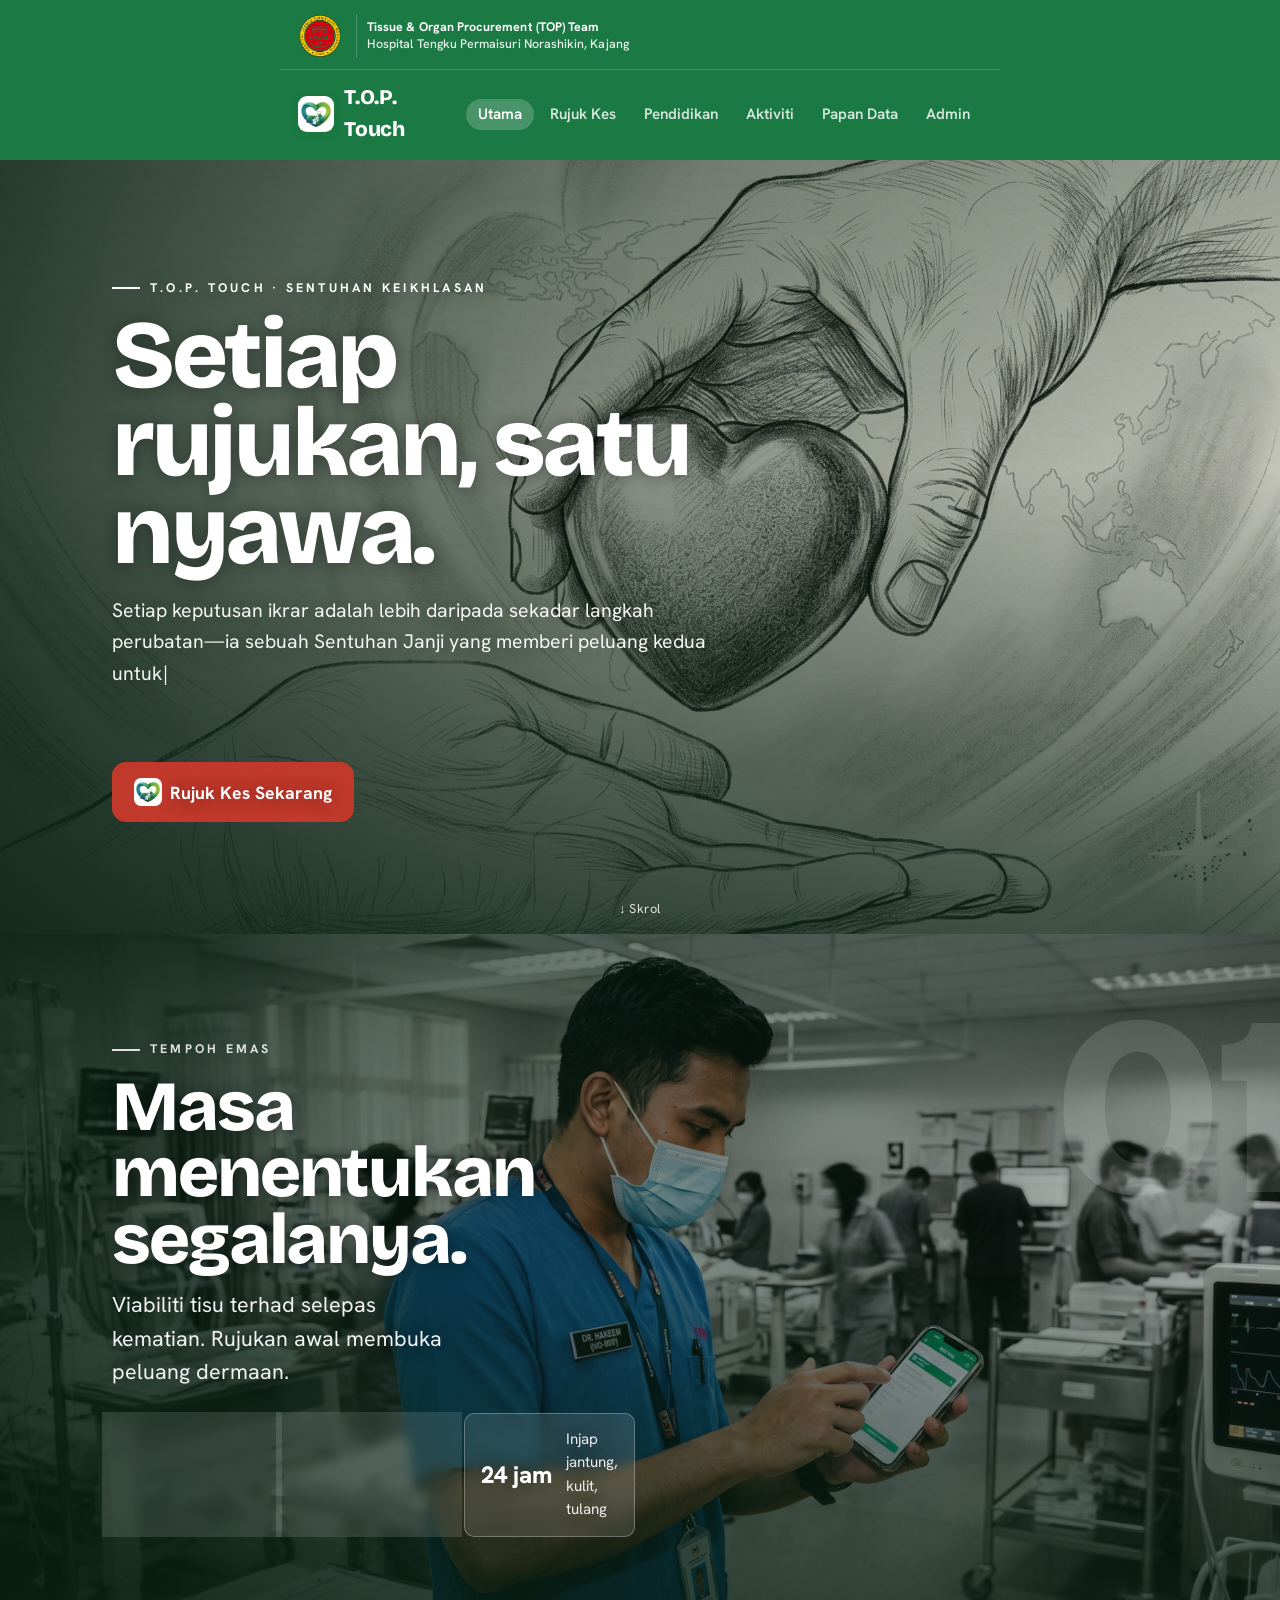
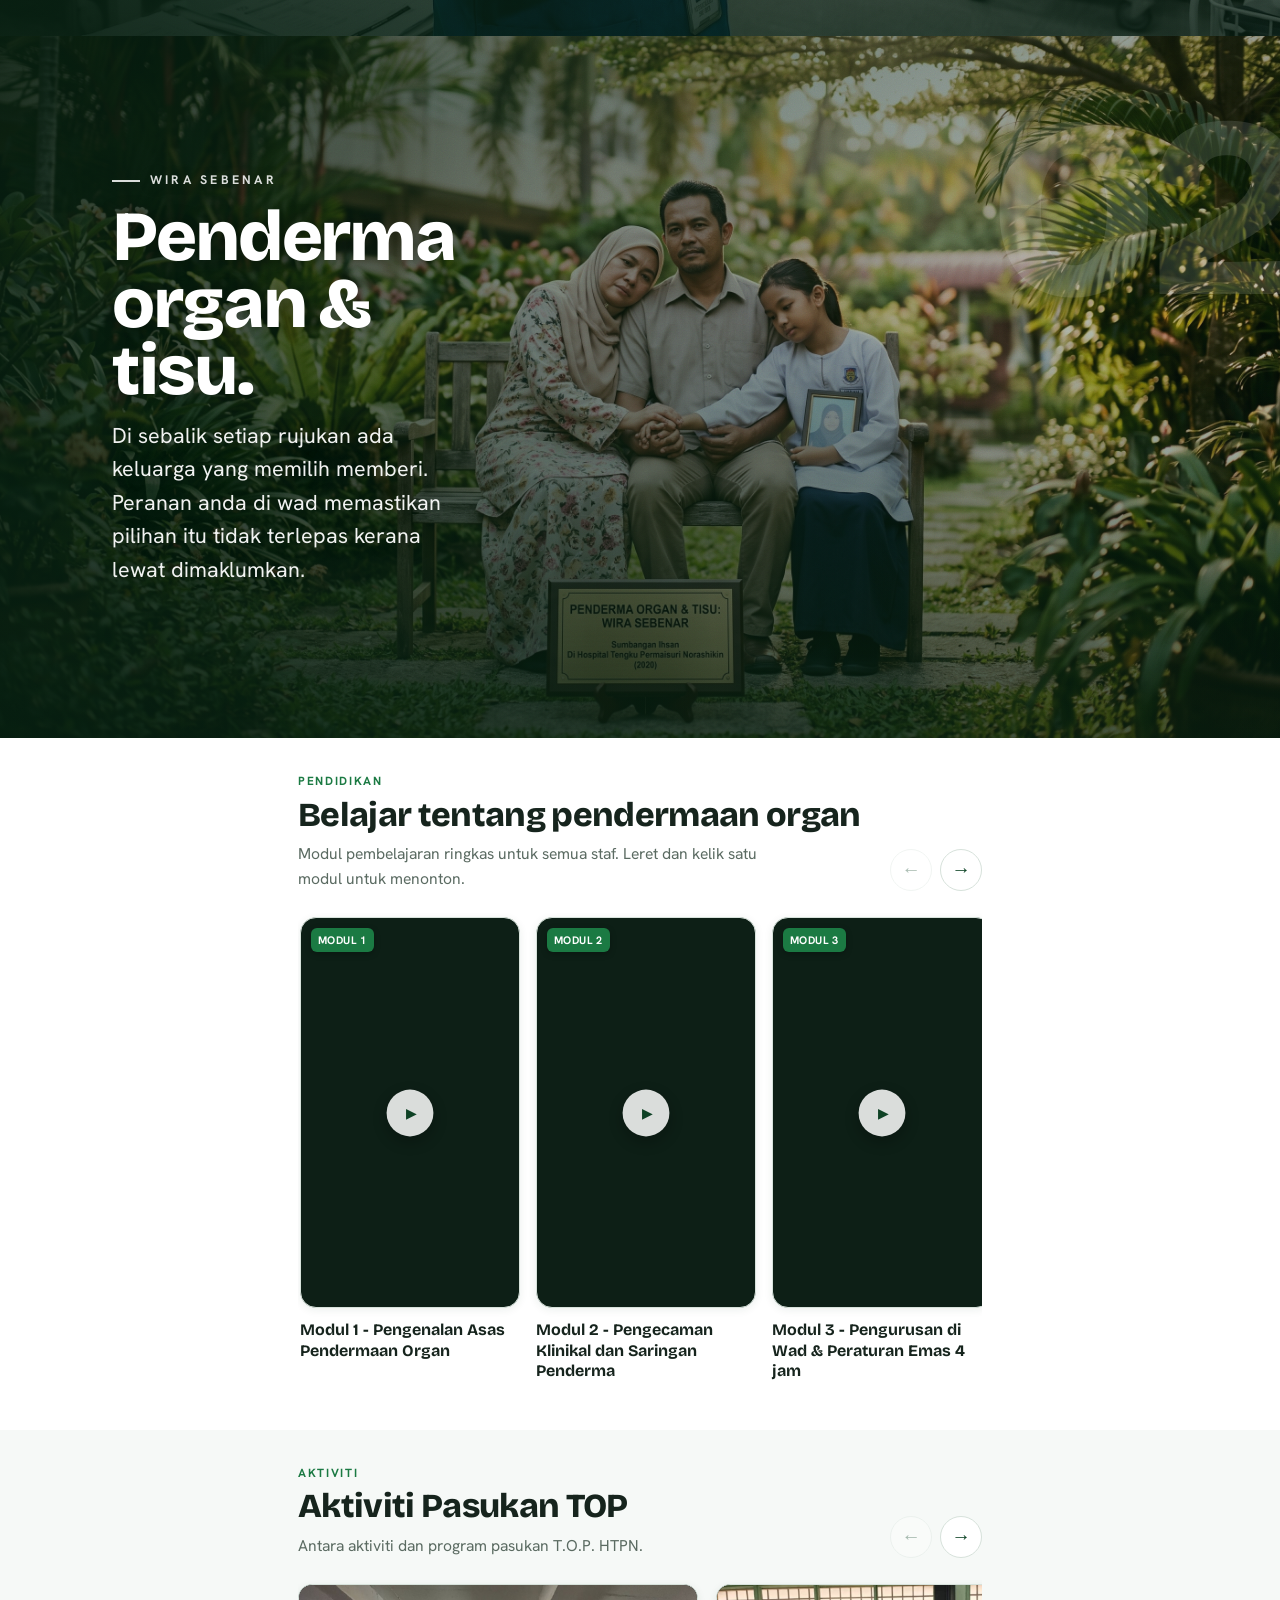
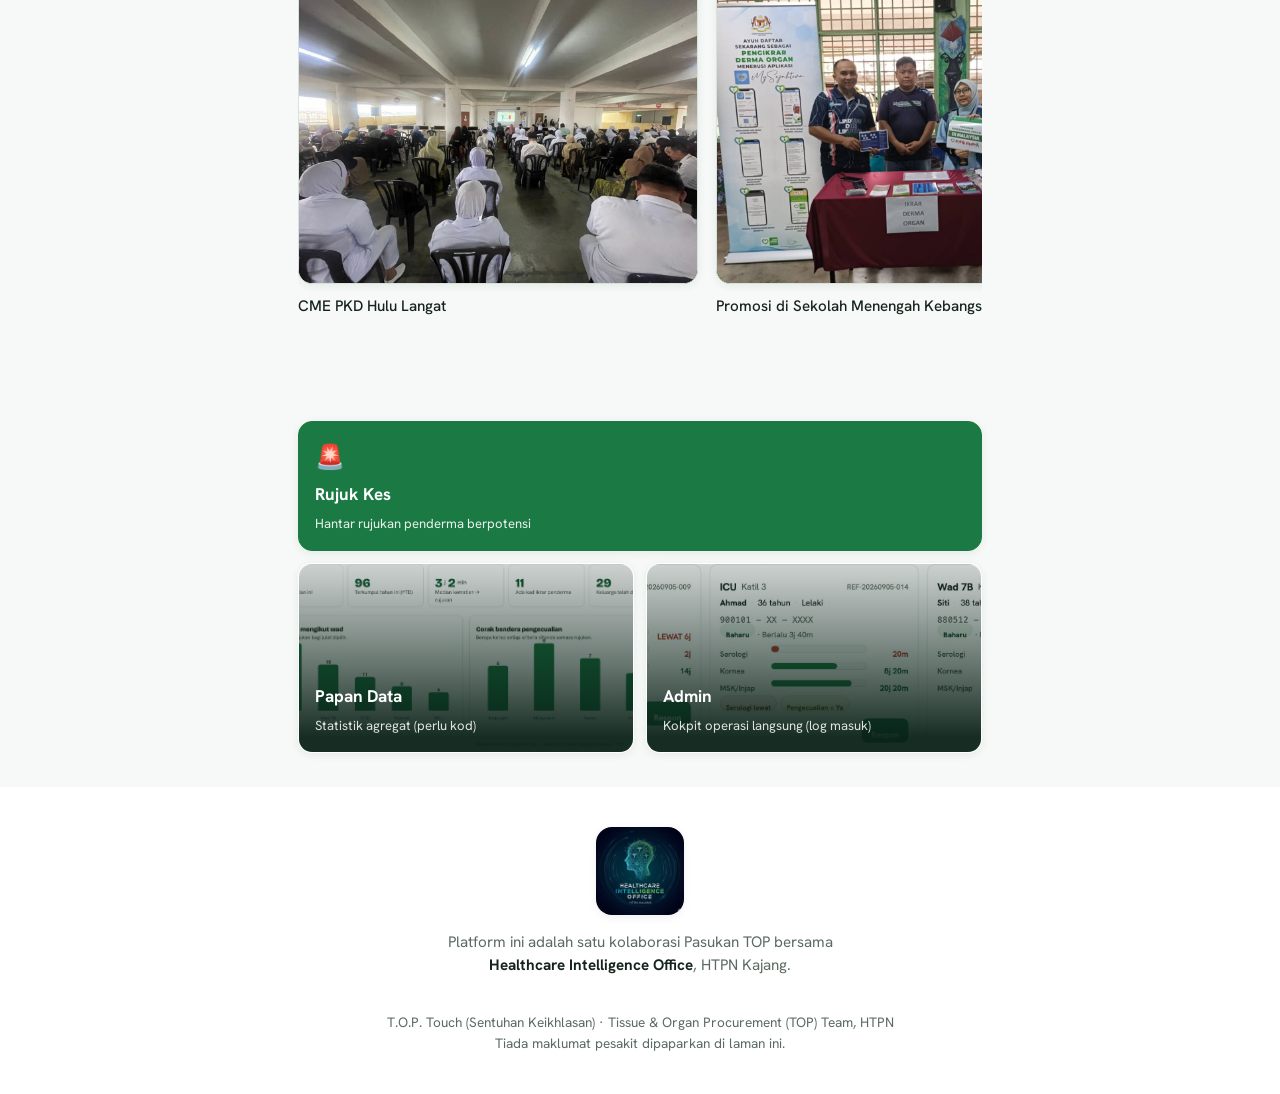
==== commit a00a4b90: "Add HTPN + HIO co-branding to landing page Adds an institutional identity ribbon to the masthead wit" ====
--- a/docs/index.html
+++ b/docs/index.html
@@ -133,6 +133,12 @@
   </div>
 
   <header class="masthead">
+    <div class="masthead-top container">
+      <div class="masthead-logos">
+        <img class="masthead-logo" src="img/logo_HTPN_Kajang-removebg-preview.png" alt="Logo Hospital Tengku Permaisuri Norashikin Kajang" width="44" height="44">
+      </div>
+      <span class="masthead-org"><strong>Tissue &amp; Organ Procurement (TOP) Team</strong><br>Hospital Tengku Permaisuri Norashikin, Kajang</span>
+    </div>
     <div class="container">
       <a class="brand-link" href="index.html" aria-label="T.O.P. Touch — Laman Utama">
         <img class="brand-mark" src="img/logo.png" alt="Logo T.O.P. Touch" width="36" height="36">
@@ -357,6 +363,13 @@
             <span class="nc-sub">Kokpit operasi langsung (log masuk)</span>
           </a>
         </div>
+      </div>
+    </section>
+
+    <section class="collab" aria-label="Kolaborasi">
+      <div class="container collab__inner">
+        <img class="collab__logo" src="img/HTPN%20CIO%20logo.jpg" alt="Logo Healthcare Intelligence Office, HTPN Kajang" width="88" height="88">
+        <p class="collab__caption">Platform ini adalah satu kolaborasi Pasukan TOP bersama <strong>Healthcare Intelligence Office</strong>, HTPN Kajang.</p>
       </div>
     </section>
 
--- a/docs/css/style.css
+++ b/docs/css/style.css
@@ -225,6 +225,36 @@
   object-fit: contain; background: #fff; border-radius: 9px; padding: 3px;
   box-shadow: var(--shadow-sm);
 }
+/* Institutional co-branding ribbon (hospital + HIO logos + full team name) */
+.masthead-top {
+  gap: 14px;
+  align-items: center;
+  padding-bottom: 11px;
+  margin-bottom: 12px;
+  border-bottom: 1px solid rgba(255,255,255,.14);
+}
+.masthead-logos {
+  display: inline-flex; align-items: center; gap: 8px; flex: 0 0 auto;
+  padding-right: 14px;
+  border-right: 1px solid rgba(255,255,255,.22);
+}
+.masthead-logo {
+  width: 44px; height: 44px; flex: 0 0 auto;
+  object-fit: contain;
+}
+.masthead-org {
+  font-weight: 500; font-size: .78rem; line-height: 1.35;
+  letter-spacing: .005em; color: rgba(255,255,255,.9);
+  max-width: 60ch;
+}
+.masthead-org strong { font-weight: 700; color: #fff; }
+@media (max-width: 639.98px) {
+  .masthead-top { flex-wrap: nowrap; gap: 11px; }
+  .masthead-logos { padding-right: 11px; }
+  .masthead-logo { width: 40px; height: 40px; }
+  .masthead-org { font-size: .7rem; line-height: 1.3; }
+}
+
 .btn-with-logo { gap: 10px; }
 .btn-logo {
   width: 28px; height: 28px; flex: 0 0 auto;
@@ -345,6 +375,23 @@
 .nav-card.is-primary .nc-sub { color: rgba(255,255,255,.9); }
 .nav-card.is-soon { opacity: .72; }
 .nav-card .nc-badge { font-size: .7rem; font-weight: 700; color: var(--amber); }
+
+/* Collaboration credit (landing, above footer) */
+.collab { padding: 40px 0 8px; }
+.collab__inner {
+  display: flex; flex-direction: column; align-items: center; gap: 16px;
+  text-align: center;
+}
+.collab__logo {
+  width: 88px; height: 88px; flex: 0 0 auto;
+  object-fit: contain; border-radius: 16px;
+  box-shadow: var(--shadow-sm);
+}
+.collab__caption {
+  margin: 0; max-width: 46ch;
+  color: var(--muted); font-size: .95rem; line-height: 1.55;
+}
+.collab__caption strong { color: var(--ink); font-weight: 700; }
 
 .site-footer { padding: 26px 0 40px; color: var(--muted); font-size: .85rem; text-align: center; }
 
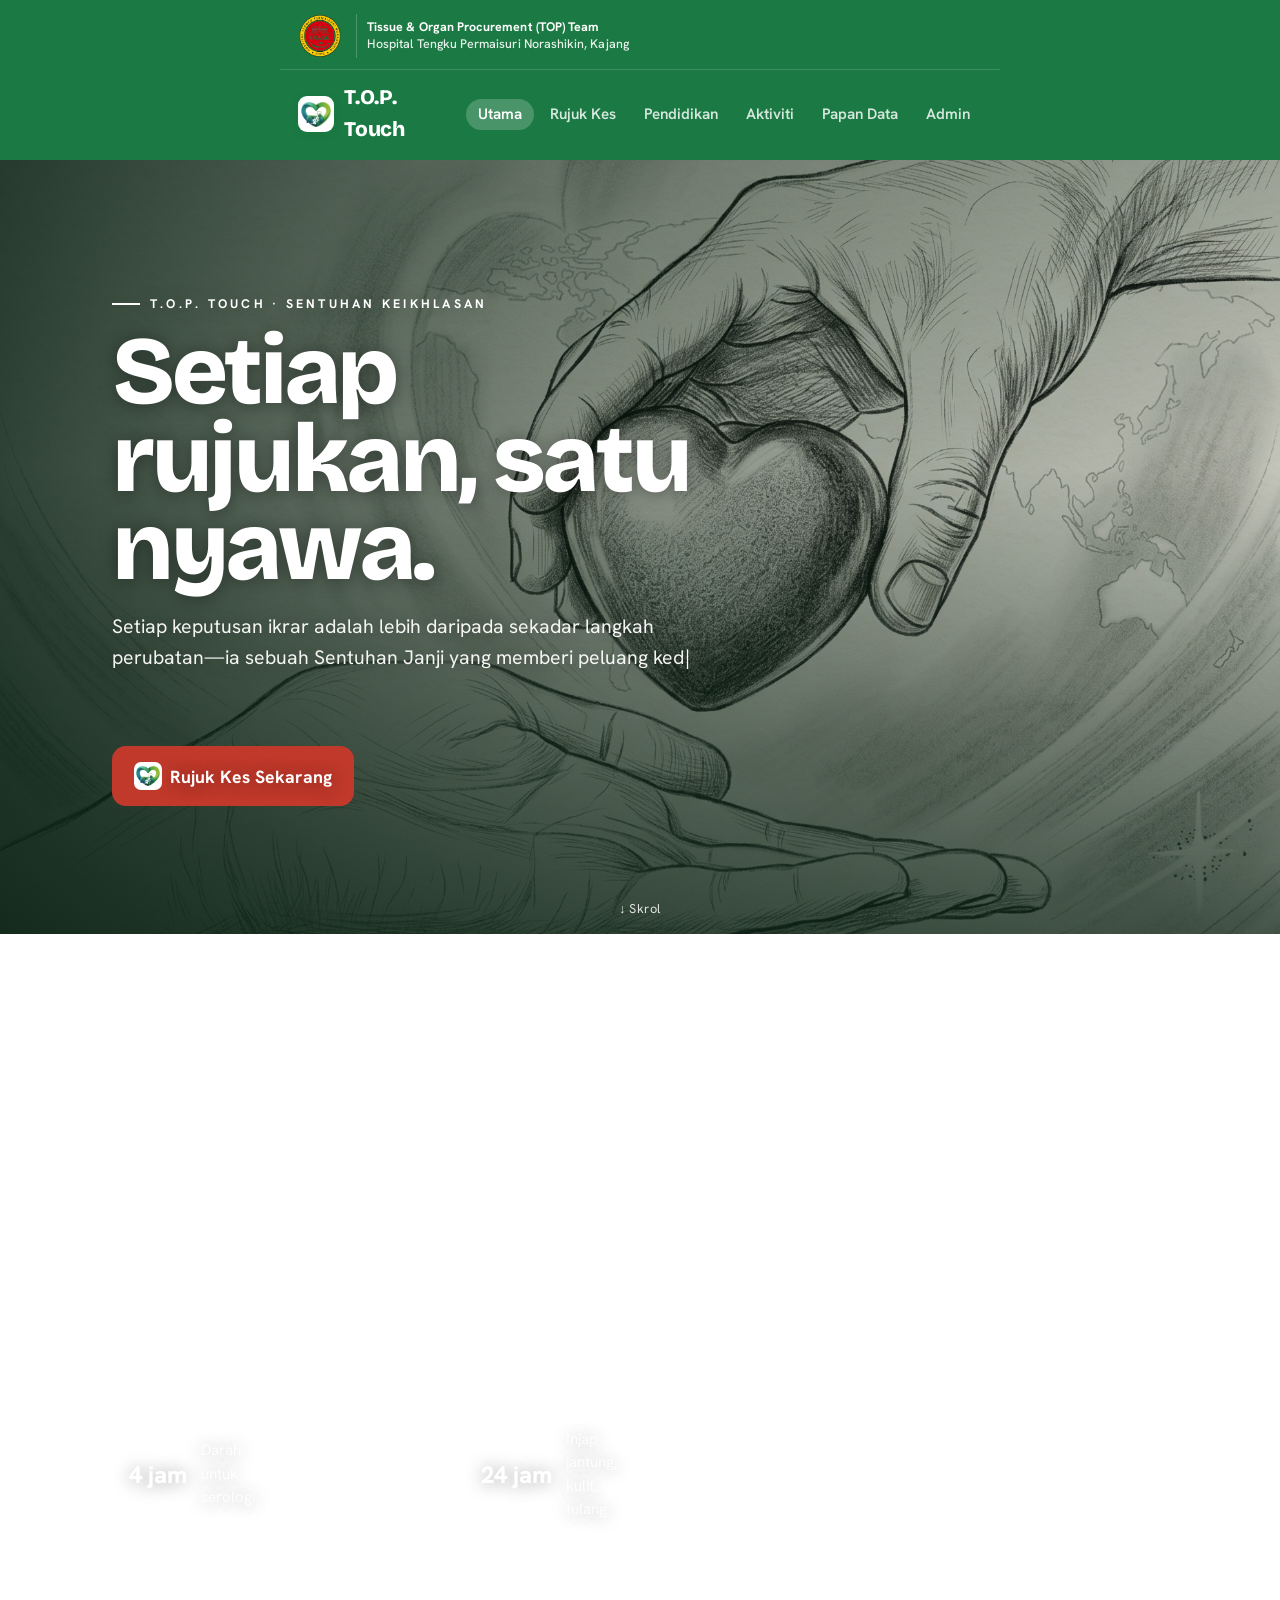
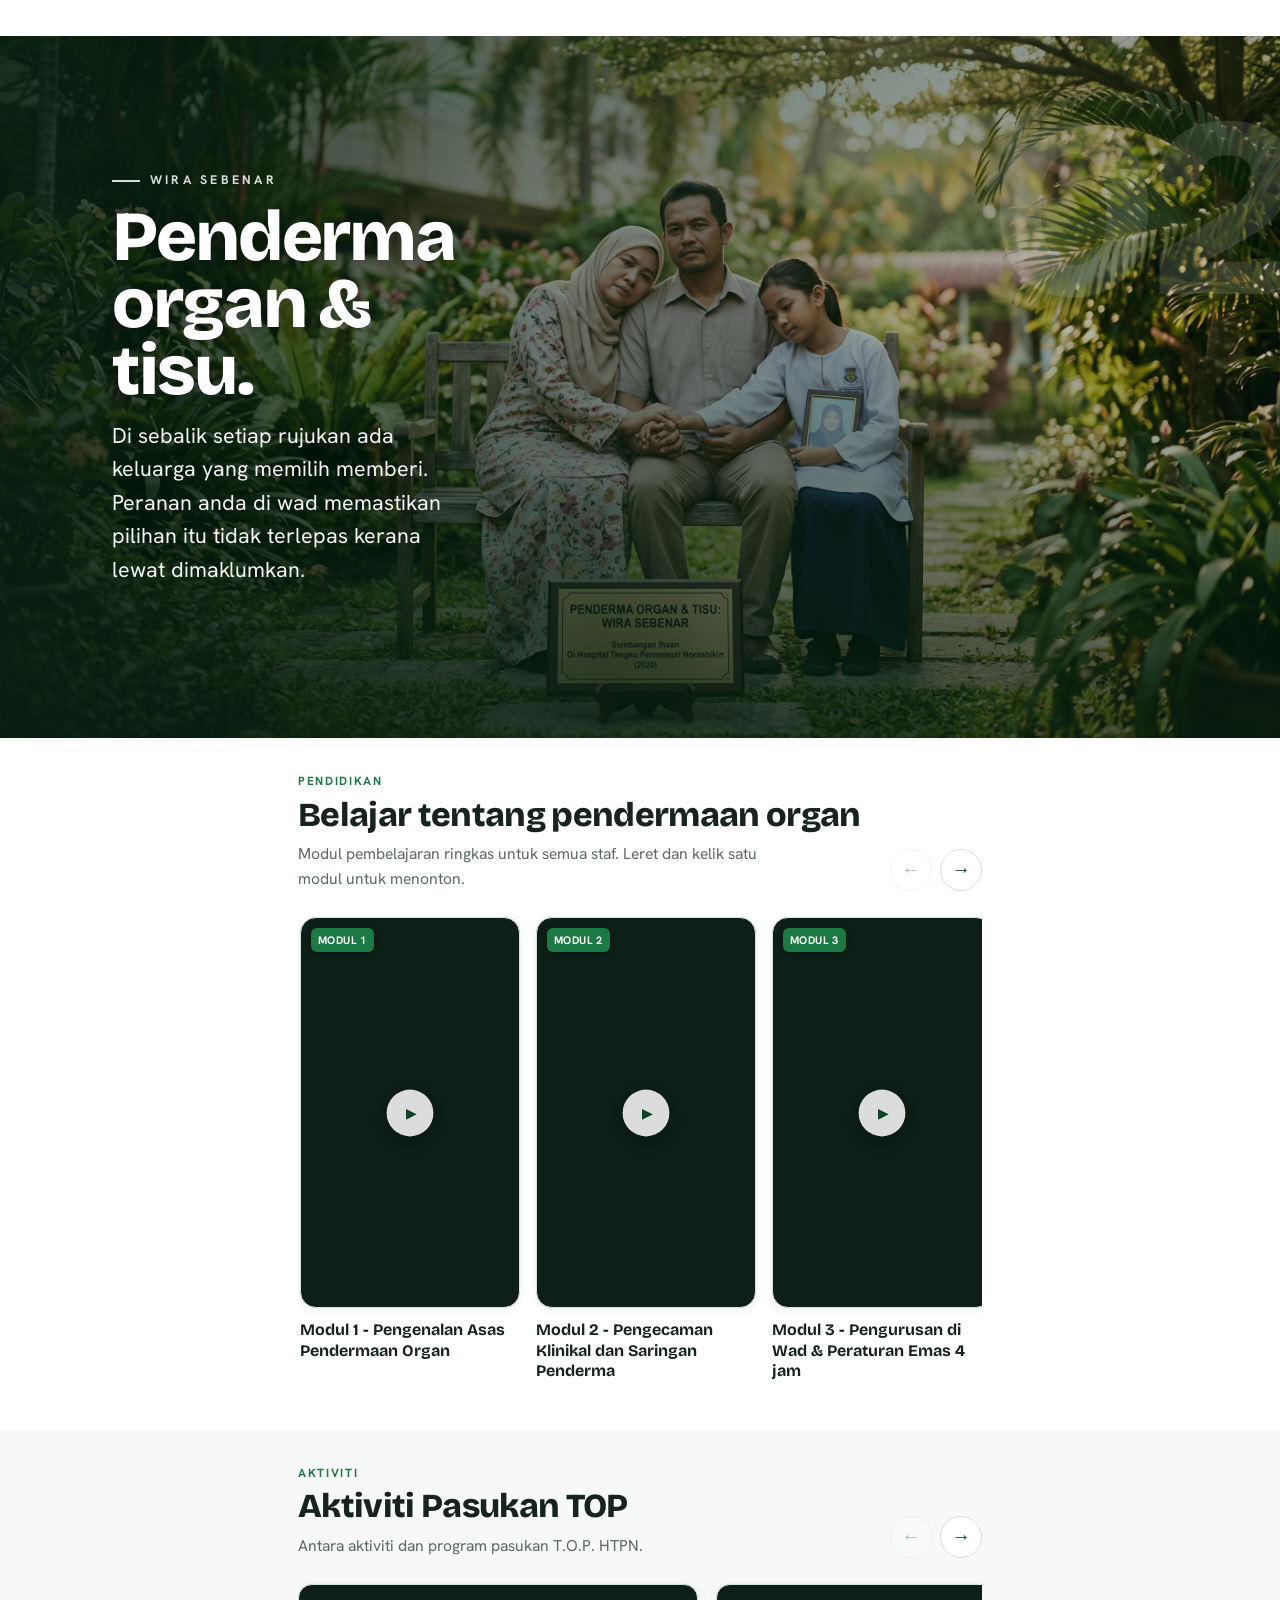
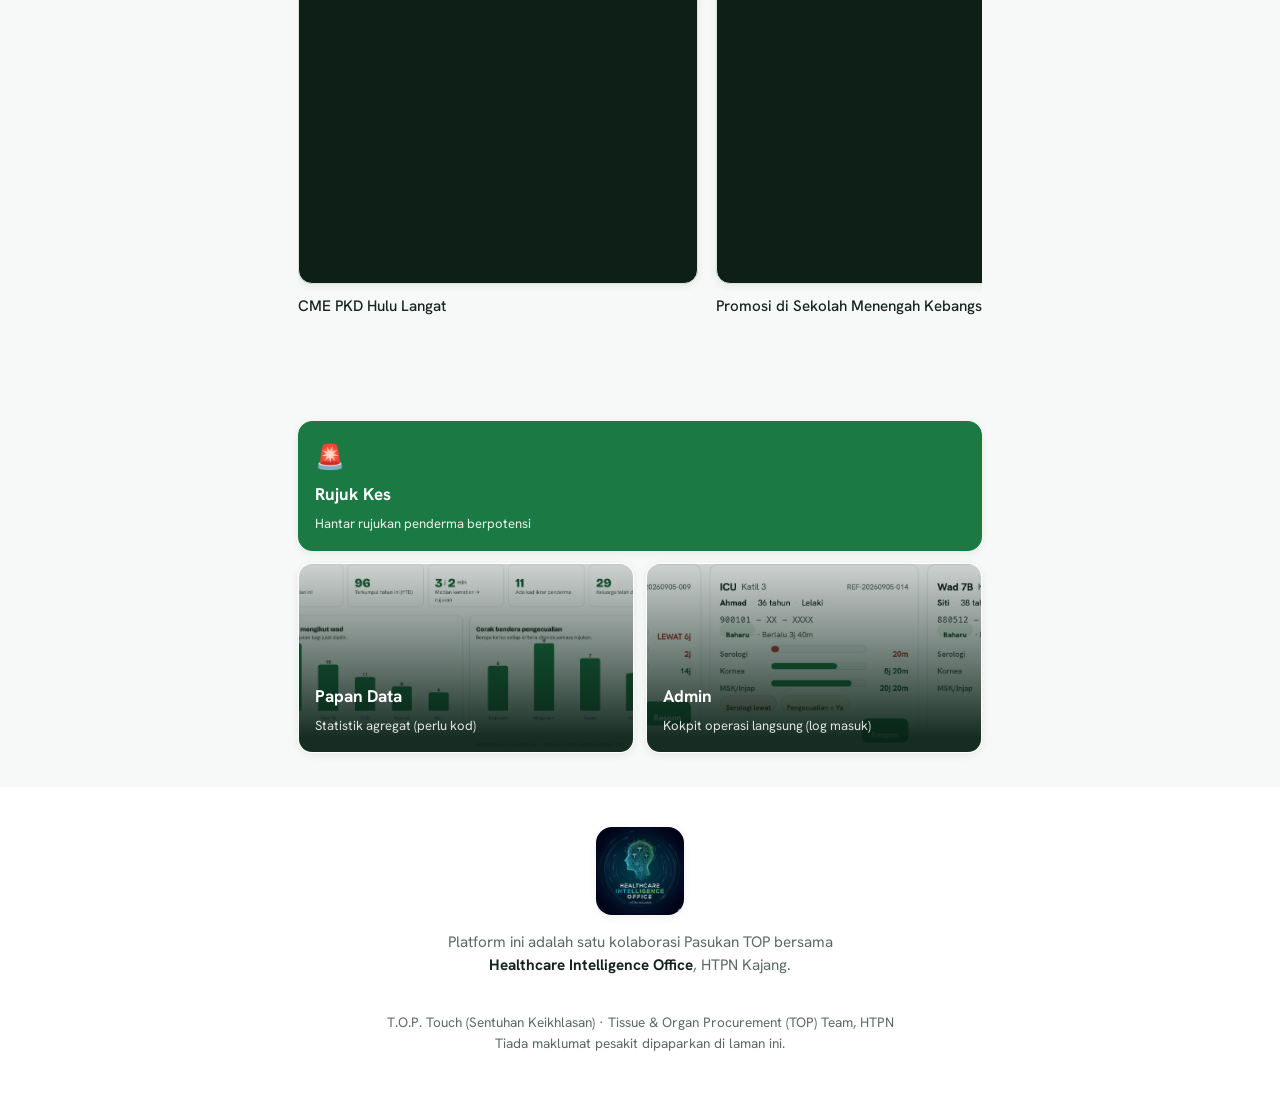
==== commit fc27b5c1: "Harden security across referral pipeline Backend (Apps Script, deployed as prod @14): - submitReferr" ====
--- a/docs/index.html
+++ b/docs/index.html
@@ -2,6 +2,7 @@
 <html lang="ms">
 <head>
   <meta charset="UTF-8">
+  <meta http-equiv="Content-Security-Policy" content="default-src 'self'; script-src 'self' 'unsafe-inline'; style-src 'self' 'unsafe-inline'; img-src 'self' data:; media-src 'self' blob:; font-src 'self'; connect-src 'self' https://script.google.com https://script.googleusercontent.com https://*.googleusercontent.com; object-src 'none'; base-uri 'self'; form-action 'self'">
   <meta name="viewport" content="width=device-width, initial-scale=1, viewport-fit=cover">
   <meta name="robots" content="noindex">
   <meta name="theme-color" content="#1B7A43">
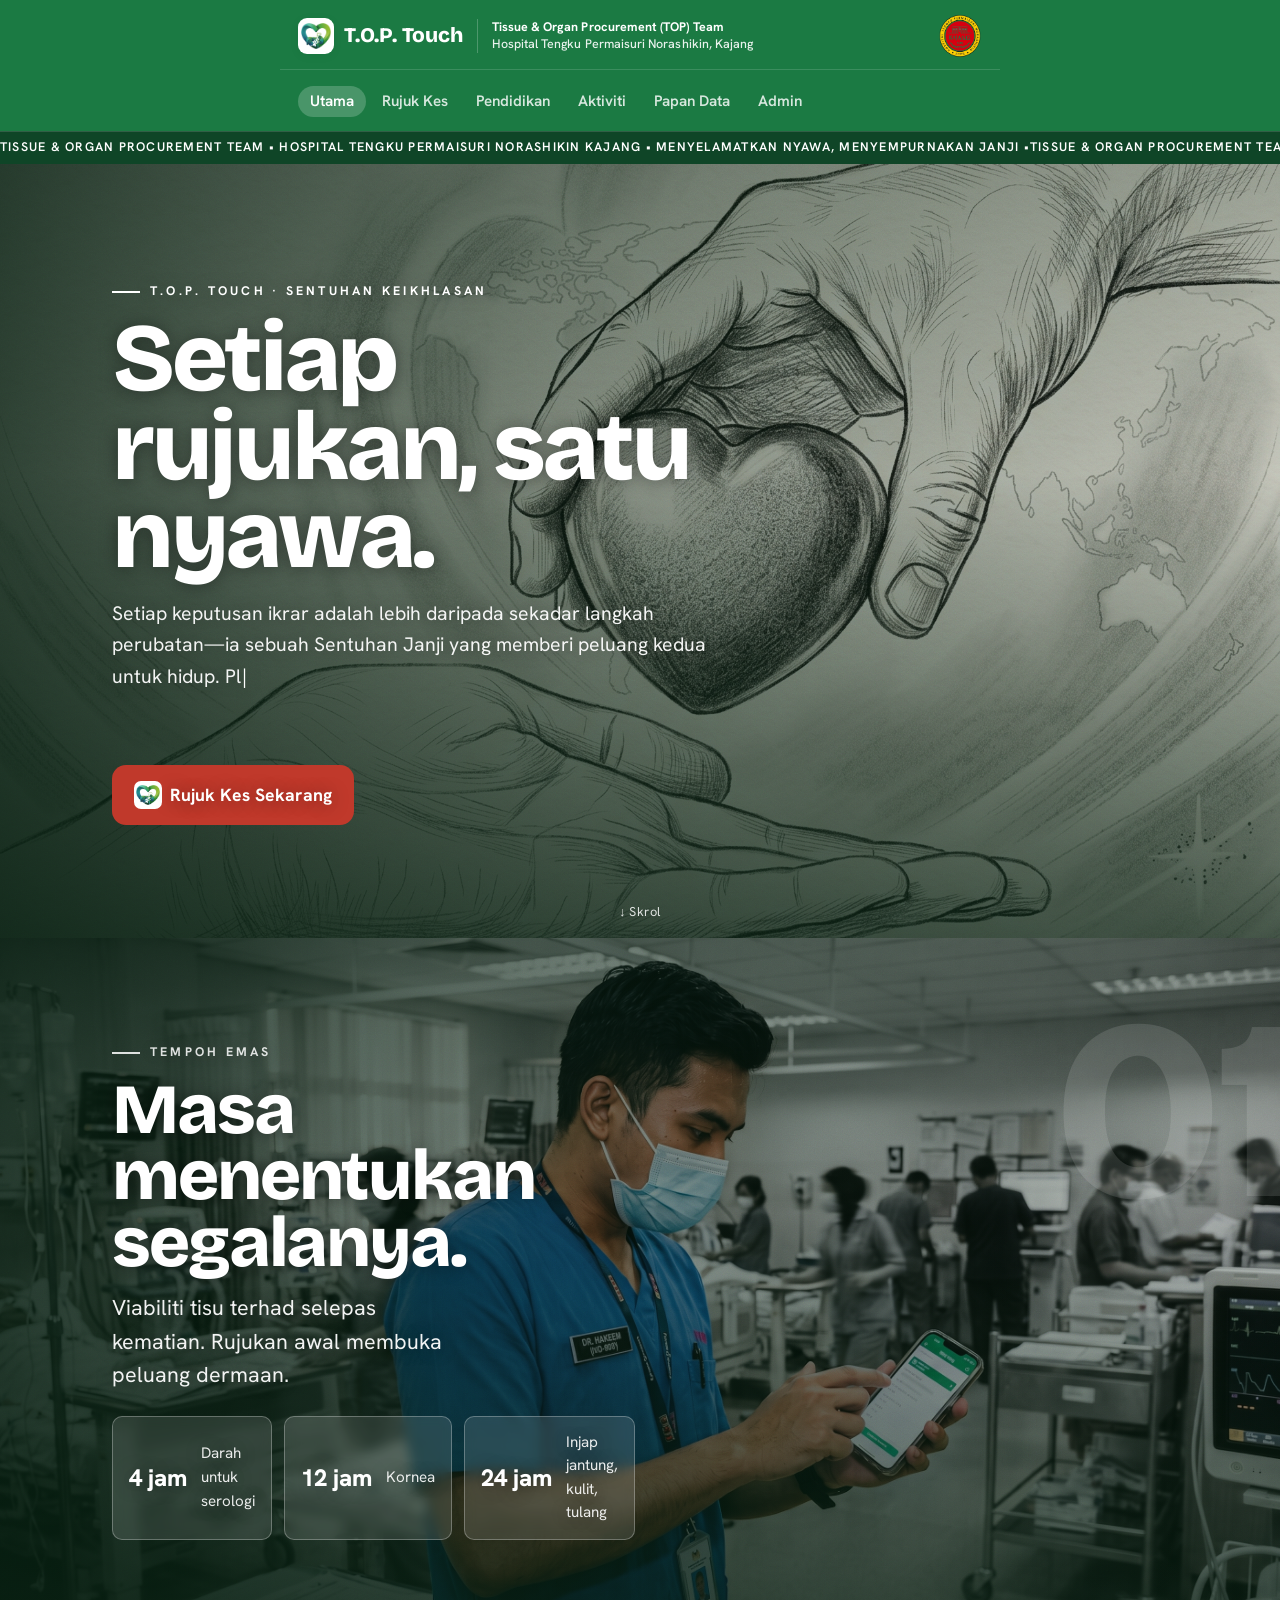
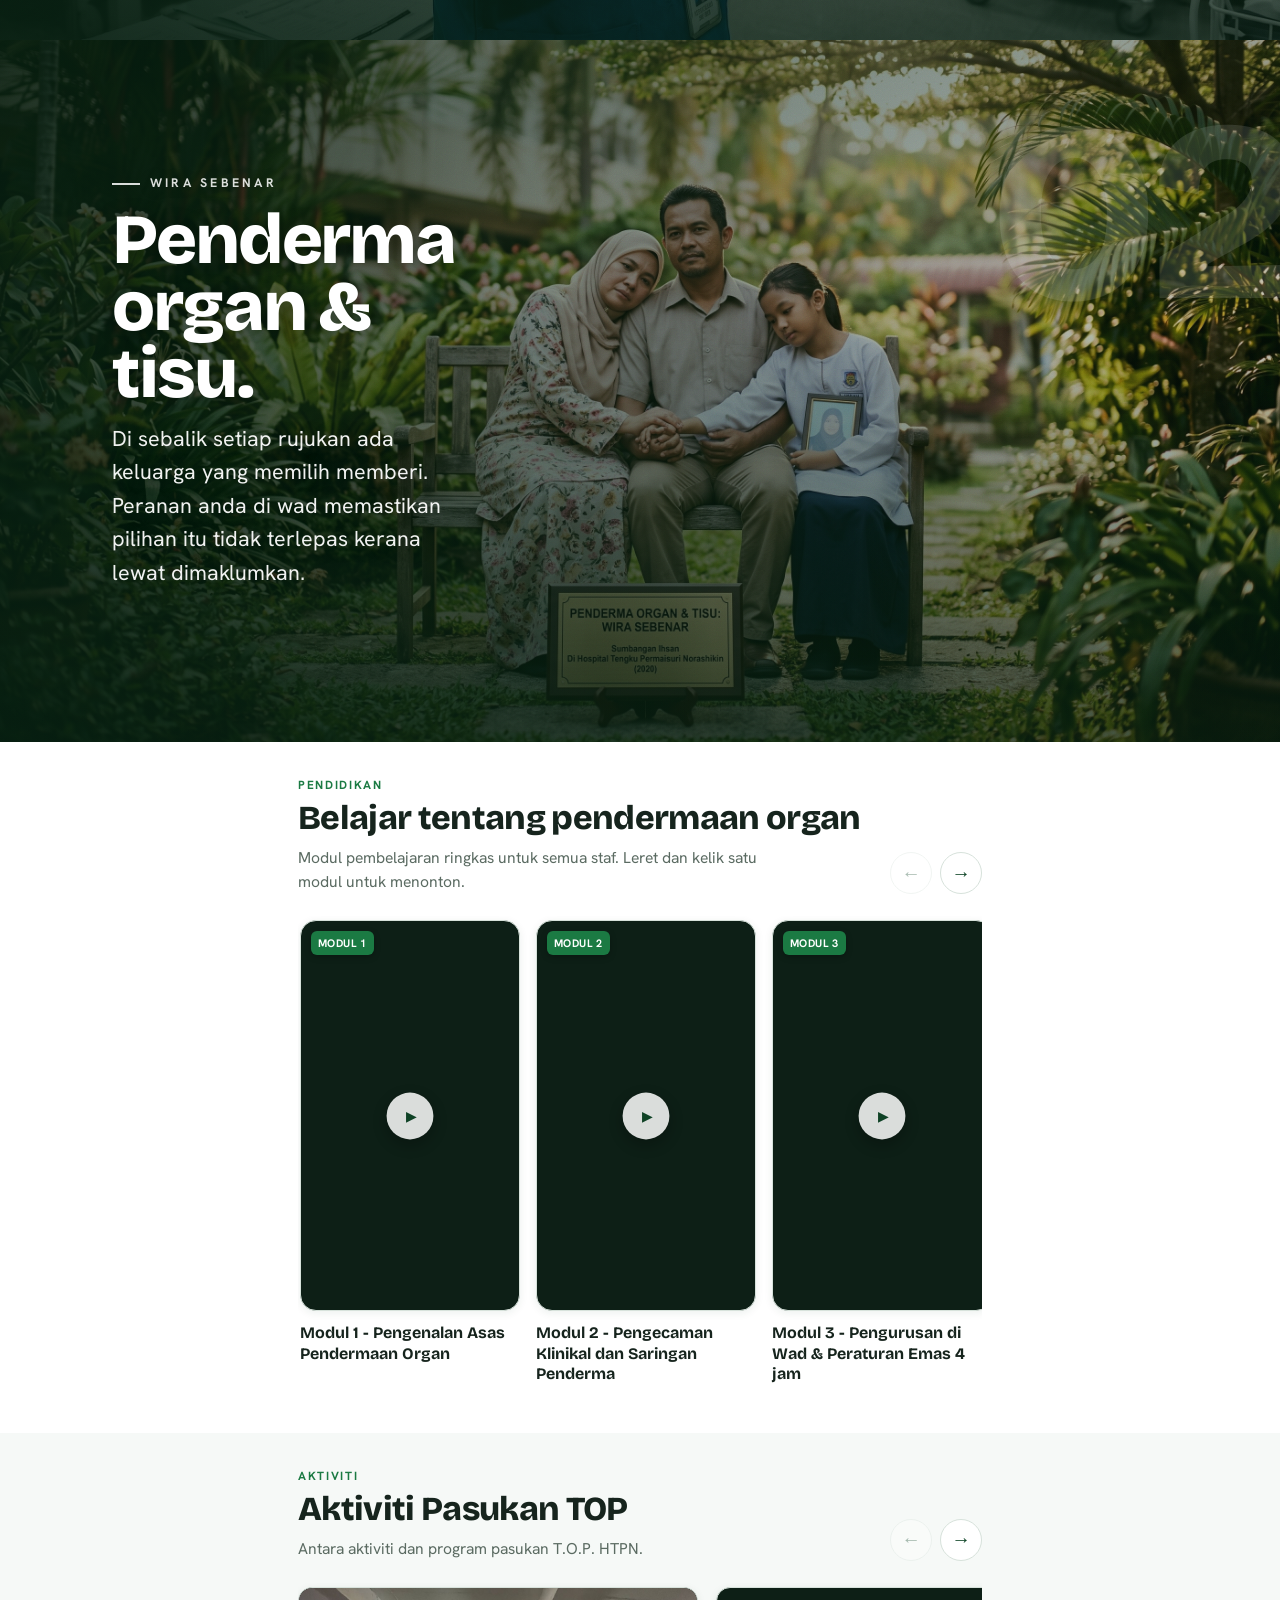
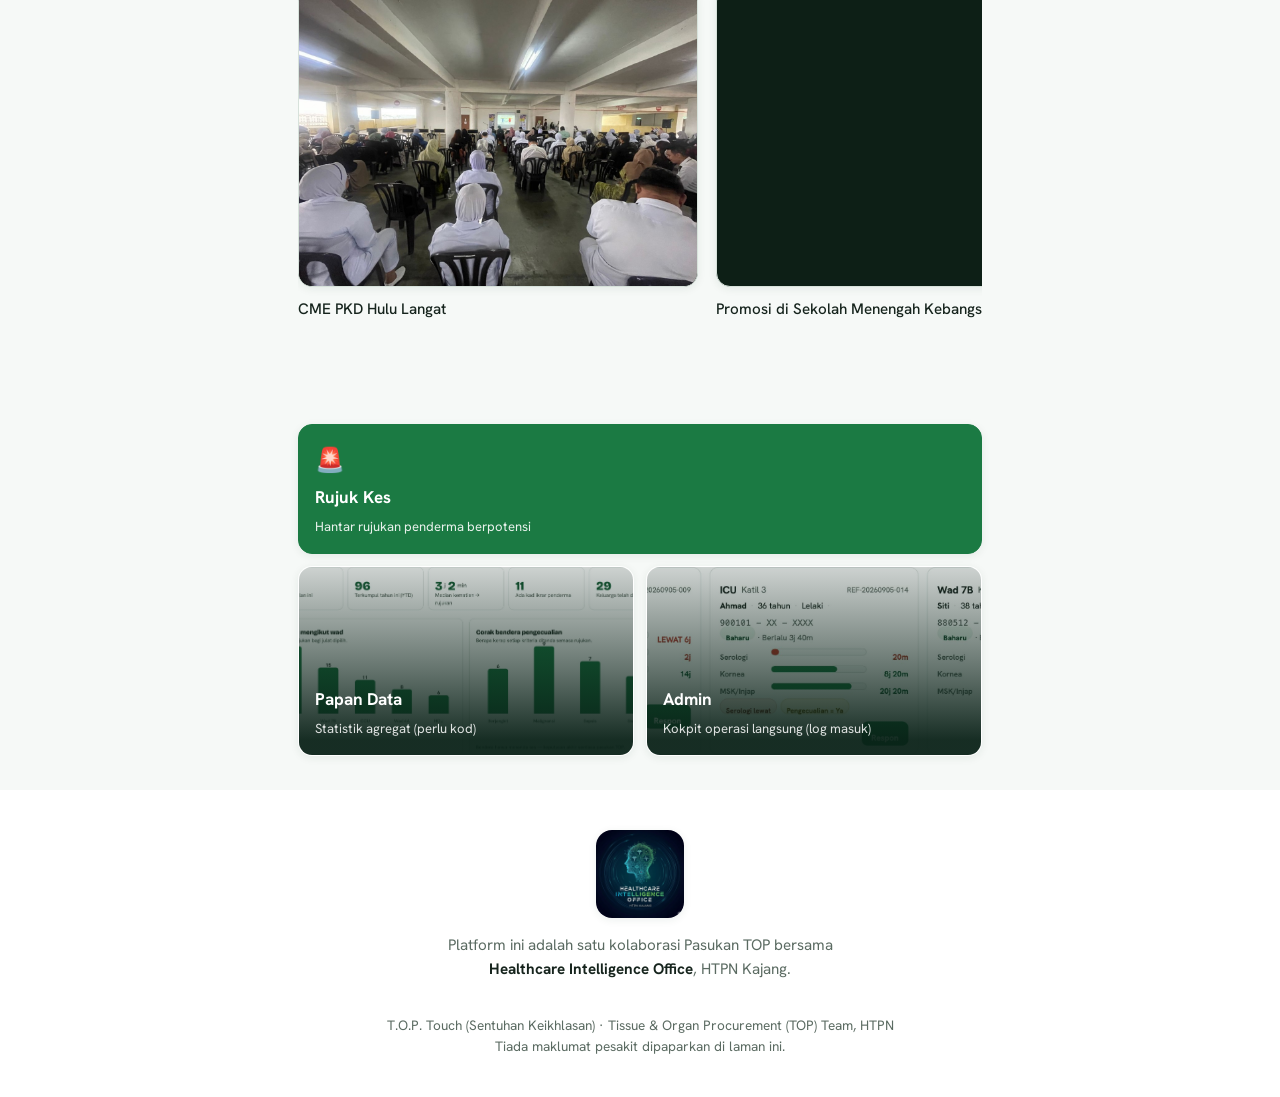
==== commit 3af971ca: "Landing masthead: merge brand + co-branding into one row Put the T.O.P. Touch logo and wordmark on t" ====
--- a/docs/index.html
+++ b/docs/index.html
@@ -133,23 +133,21 @@
     <div class="pl-track"><div class="pl-bar" id="plBar"></div></div>
   </div>
 
-  <header class="masthead">
+  <header class="masthead masthead--merged">
     <div class="masthead-top container">
-      <div class="masthead-logos">
-        <img class="masthead-logo" src="img/logo_HTPN_Kajang-removebg-preview.png" alt="Logo Hospital Tengku Permaisuri Norashikin Kajang" width="44" height="44">
-      </div>
-      <span class="masthead-org"><strong>Tissue &amp; Organ Procurement (TOP) Team</strong><br>Hospital Tengku Permaisuri Norashikin, Kajang</span>
-    </div>
-    <div class="container">
       <a class="brand-link" href="index.html" aria-label="T.O.P. Touch — Laman Utama">
         <img class="brand-mark" src="img/logo.png" alt="Logo T.O.P. Touch" width="36" height="36">
         <span class="brand">T.O.P. Touch</span>
       </a>
-
+      <span class="masthead-org"><strong>Tissue &amp; Organ Procurement (TOP) Team</strong><br>Hospital Tengku Permaisuri Norashikin, Kajang</span>
       <button class="nav-toggle" type="button" aria-label="Buka menu" aria-controls="siteNav" aria-expanded="false">
         <span class="nav-toggle-bars" aria-hidden="true"></span>
       </button>
-
+      <div class="masthead-logos">
+        <img class="masthead-logo" src="img/logo_HTPN_Kajang-removebg-preview.png" alt="Logo Hospital Tengku Permaisuri Norashikin Kajang" width="44" height="44">
+      </div>
+    </div>
+    <div class="container masthead-navrow">
       <nav class="site-nav" id="siteNav" aria-label="Navigasi utama">
         <ul>
           <li><a class="nav-link" href="index.html" aria-current="page">Utama</a></li>
--- a/docs/css/style.css
+++ b/docs/css/style.css
@@ -145,6 +145,18 @@
 .brand-link:focus-visible { outline: 2px solid #fff; outline-offset: 3px; }
 .masthead .brand { font-family: var(--font-display); font-weight: 800; font-size: 1.3rem; letter-spacing: -.01em; }
 .masthead .tagline { font-size: .82rem; opacity: .9; margin-left: auto; }
+
+/* ---- Brand ticker — running marquee beneath the nav ribbon.
+   Injected by nav.js on every page that loads it EXCEPT the Rujuk Kes form
+   (kept motion-free — ~60s critical path). Decorative, so aria-hidden. ---- */
+.brand-ticker { overflow: hidden; background: var(--green-darker); color: #fff;
+  border-top: 1px solid rgba(255,255,255,.14); }
+.brand-ticker__track { display: inline-flex; white-space: nowrap; will-change: transform;
+  animation: brandTicker 45s linear infinite; }
+.brand-ticker__item { display: inline-block; padding: 6px 0; font-size: .78rem;
+  font-weight: 600; letter-spacing: .1em; text-transform: uppercase; }
+@keyframes brandTicker { from { transform: translateX(0); } to { transform: translateX(-50%); } }
+@media (prefers-reduced-motion: reduce) { .brand-ticker__track { animation: none; } }
 
 /* ---- Top-ribbon navigation -------------------------------------------- */
 .nav-toggle {
@@ -255,6 +267,27 @@
   .masthead-org { font-size: .7rem; line-height: 1.3; }
 }
 
+/* ---- Merged co-branding row (index): TOP Touch logo + brand, then org name,
+   with the hospital logo pushed to the far right. Nav moves to its own row. ---- */
+.masthead--merged .masthead-top { flex-wrap: wrap; }
+.masthead--merged .masthead-org {
+  padding-left: 14px; margin-left: 4px;
+  border-left: 1px solid rgba(255,255,255,.22);
+}
+.masthead--merged .masthead-logos {
+  margin-left: auto;               /* push hospital logo to the far right */
+  padding-right: 0; border-right: none;
+}
+.masthead--merged .masthead-navrow { padding-top: 4px; }
+.masthead--merged .masthead-navrow .site-nav { margin-left: 0; } /* left-align nav in its own row */
+@media (max-width: 639.98px) {
+  /* Keep the brand + hamburger on the top row; the long org name would overflow
+     next to both logos on a phone, so hide it there (still on the ticker/footer). */
+  .masthead--merged .masthead-top { flex-wrap: nowrap; }
+  .masthead--merged .masthead-org { display: none; }
+  .masthead--merged .masthead-logos { margin-right: 6px; }
+}
+
 .btn-with-logo { gap: 10px; }
 .btn-logo {
   width: 28px; height: 28px; flex: 0 0 auto;
